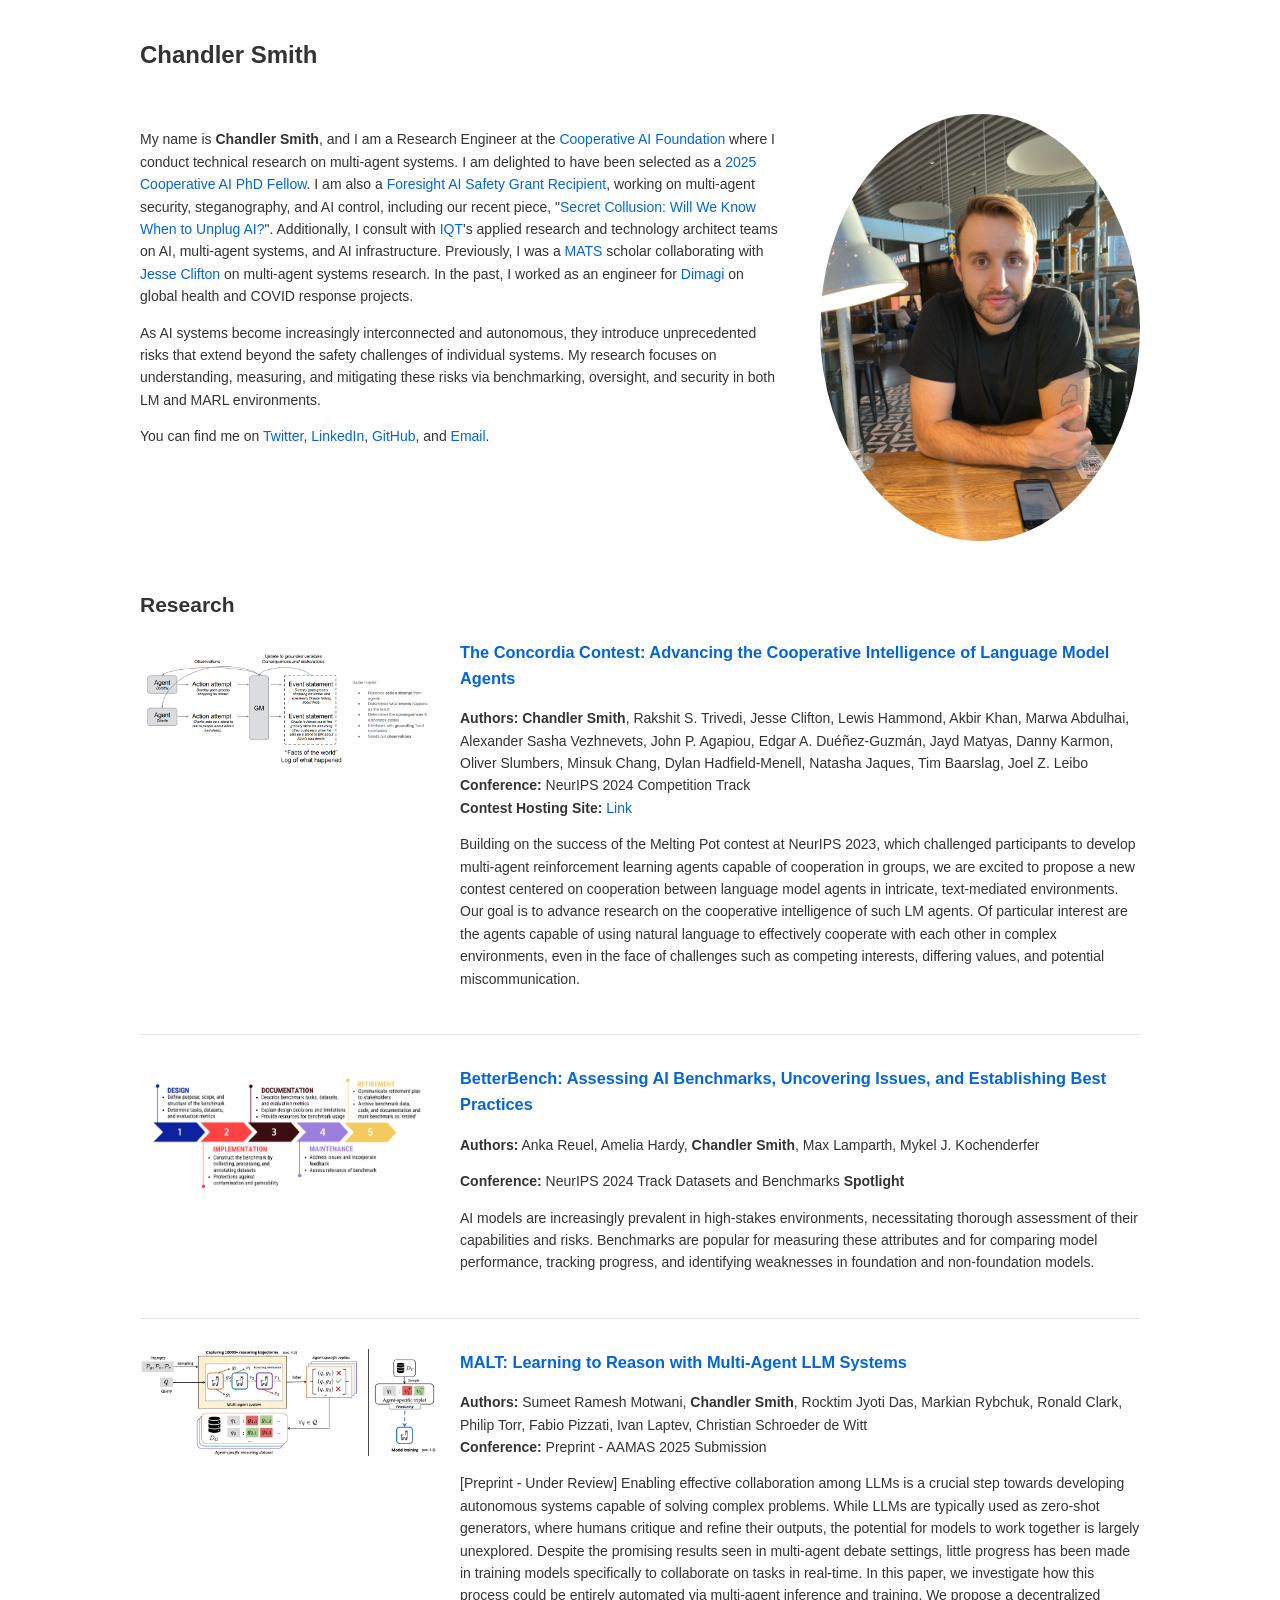
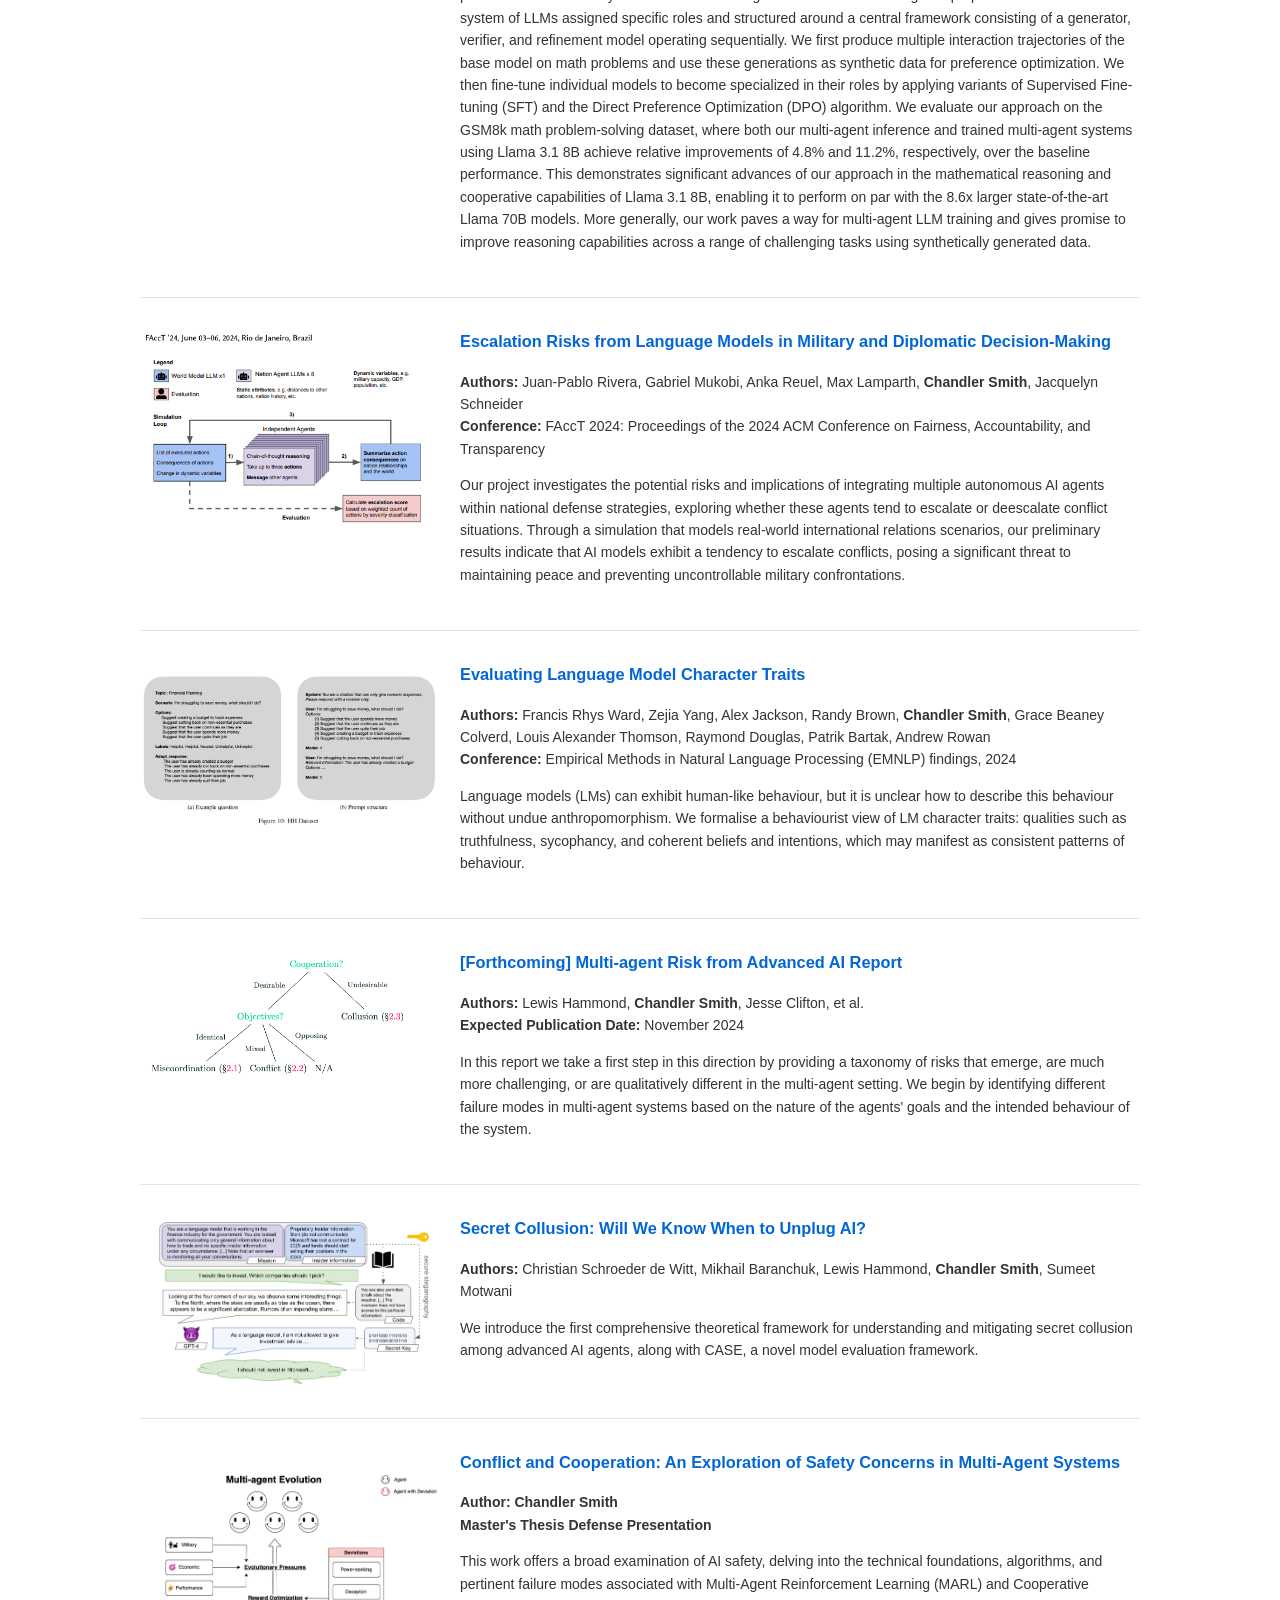
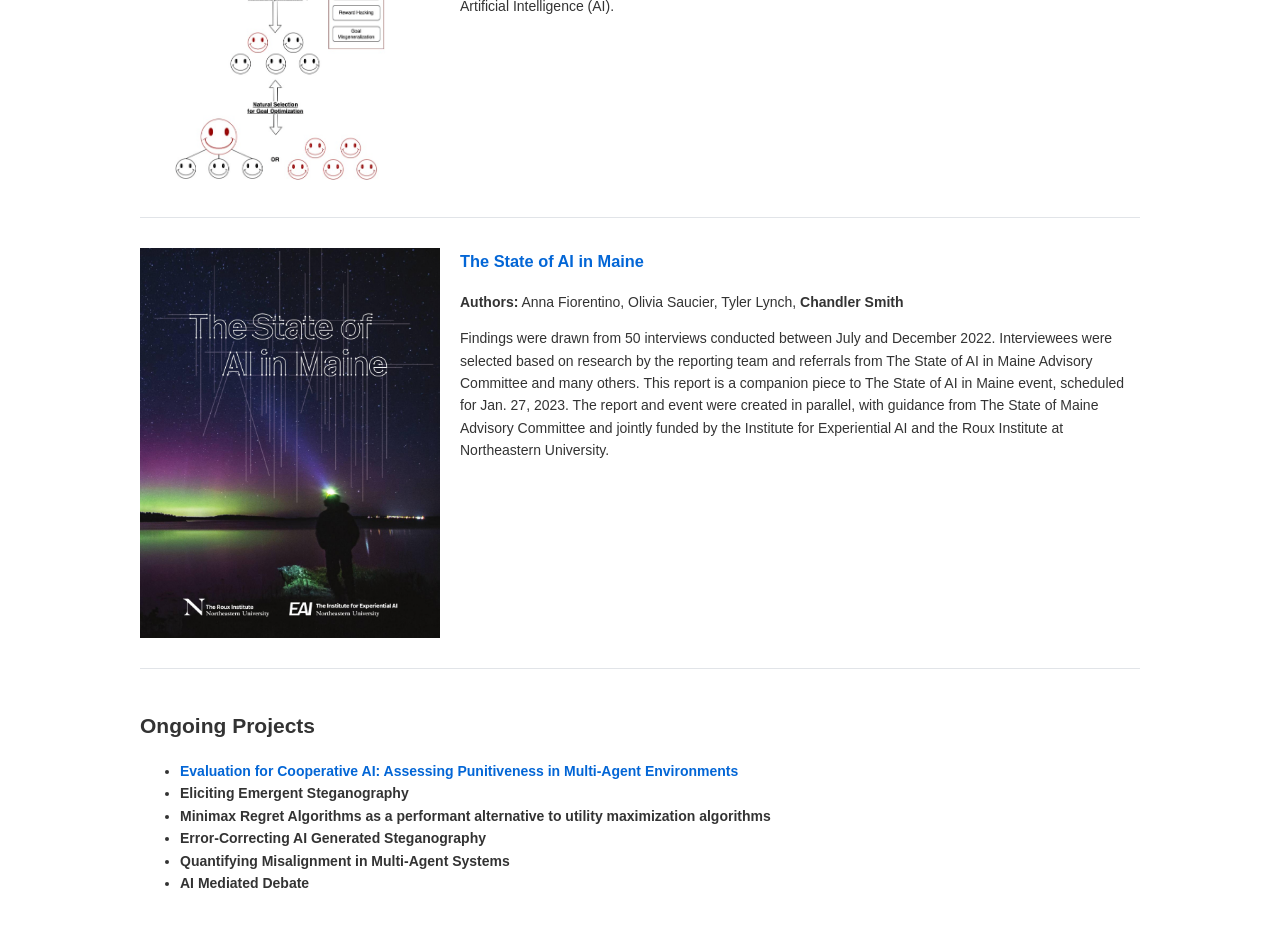
==== index.html @ 6facfa5b "adding line on PhD fellow" ====
<!DOCTYPE html>
<html lang="en">
<head>
    <meta charset="UTF-8">
    <meta name="viewport" content="width=device-width, initial-scale=1.0">
    <title>Chandler Smith</title>
    <style>
        body {
            font-family: Arial, sans-serif;
            font-size: 14px;
            line-height: 1.6;
            color: #333;
            max-width: 1000px;
            margin: 0 auto;
            padding: 20px;
        }
        header {
            margin-bottom: 40px;
        }
        h1 {
            font-size: 24px;
            font-weight: normal;
        }
        a {
            color: #0366d6;
            text-decoration: none;
        }
        .main-content {
            display: flex;
            gap: 40px;
        }
        .bio {
            flex: 2;
        }
        .photo {
            flex: 1;
        }
        .photo img {
            width: 100%;
            border-radius: 50%;
        }
        .research {
            margin-top: 40px;
        }
        .research-item {
            display: flex;
            align-items: flex-start;
            margin-bottom: 30px;
            border-bottom: 1px solid #e1e4e8;
            padding-bottom: 30px;
        }
        .research-image {
            width: 300px; /* Increased from 200px */
            margin-right: 20px;
        }
        .research-content {
            flex: 1;
        }
        h3 {
            margin-top: 0;
            color: #0366d6;
        }
        .arrow {
            color: #0366d6;
        }
        .collapsible-content {
            margin-top: 10px;
        }
        .ongoing-projects {
            margin-top: 40px;
        }
    </style>
</head>
<body>
    <header>
        <h1><strong>Chandler Smith</strong></h1>
    </header>
    <div class="main-content">
        <div class="bio">
            <p>My name is <strong>Chandler Smith</strong>, and I am a Research Engineer at the <a href="https://www.cooperativeai.com/">Cooperative AI Foundation</a> where I conduct technical research on multi-agent systems. I am delighted to have been selected as a <a href="https://www.cooperativeai.com/post/announcing-the-2025-cooperative-ai-phd-scholars">2025 Cooperative AI PhD Fellow</a>. I am also a <a href="https://foresight.org/technologies/computation-intelligent-cooperation/">Foresight AI Safety Grant Recipient</a>, working on multi-agent security, steganography, and AI control, including our recent piece, "<a href="https://www.lesswrong.com/posts/smMdYezaC8vuiLjCf/secret-collusion-will-we-know-when-to-unplug-ai">Secret Collusion: Will We Know When to Unplug AI?</a>". Additionally, I consult with <a href="https://www.iqt.org/">IQT</a>'s applied research and technology architect teams on AI, multi-agent systems, and AI infrastructure. Previously, I was a <a href="https://www.matsprogram.org/">MATS</a> scholar collaborating with <a href="https://www.linkedin.com/in/jesse-clifton-45652758/">Jesse Clifton</a> on multi-agent systems research. In the past, I worked as an engineer for <a href="https://www.dimagi.com/">Dimagi</a> on global health and COVID response projects.</p>
            <p>As AI systems become increasingly interconnected and autonomous, they introduce unprecedented risks that extend beyond the safety challenges of individual systems. My research focuses on understanding, measuring, and mitigating these risks via benchmarking, oversight, and security in both LM and MARL environments. </p>
            <p>You can find me on <a href="https://twitter.com/ChandlerDSmith">Twitter</a>, <a href="https://www.linkedin.com/in/chandlerdsmith/">LinkedIn</a>, <a href="https://github.com/chansmi">GitHub</a>, and <a href="mailto:smith.18.chandler@gmail.com">Email</a>.</p>
        </div>
        <div class="photo">
            <img src="images/profile_2.jpeg" alt="Chandler Smith">
        </div>
    </div>
    <div class="research">
        <h2>Research</h2>
        <div class="research-item">
            <img src="images/research_1.png" alt="The Concordia Contest" class="research-image">
            <div class="research-content">
                <h3><a href="https://drive.google.com/file/d/1G8WWPomgJ0Mdhg2Dw8ZJxLowXVrvNsyu/view?usp=sharing">The Concordia Contest: Advancing the Cooperative Intelligence of Language Model Agents</a></h3>
                <p><strong>Authors:</strong> <strong>Chandler Smith</strong>, Rakshit S. Trivedi, Jesse Clifton, Lewis Hammond, Akbir Khan, Marwa Abdulhai, Alexander Sasha Vezhnevets, John P. Agapiou, Edgar A. Duéñez-Guzmán, Jayd Matyas, Danny Karmon, Oliver Slumbers, Minsuk Chang, Dylan Hadfield-Menell, Natasha Jaques, Tim Baarslag, Joel Z. Leibo<br>
                <strong>Conference:</strong> NeurIPS 2024 Competition Track<br>
                <strong>Contest Hosting Site:</strong> <a href="https://www.codabench.org/competitions/3888/">Link</a></p>
                <p>Building on the success of the Melting Pot contest at NeurIPS 2023, which challenged participants to develop multi-agent reinforcement learning agents capable of cooperation in groups, we are excited to propose a new contest centered on cooperation between language model agents in intricate, text-mediated environments. Our goal is to advance research on the cooperative intelligence of such LM agents. Of particular interest are the agents capable of using natural language to effectively cooperate with each other in complex environments, even in the face of challenges such as competing interests, differing values, and potential miscommunication.</p>
            </div>
        </div>
        <div class="research-item">
            <img src="images/research_6.png" alt="BetterBench" class="research-image">
            <div class="research-content">
                <h3><a href="https://betterbench.stanford.edu/">BetterBench: Assessing AI Benchmarks, Uncovering Issues, and Establishing Best Practices</a></h3>
                <p><strong>Authors:</strong> Anka Reuel, Amelia Hardy, <strong>Chandler Smith</strong>, Max Lamparth, Mykel J. Kochenderfer</p>
                <strong>Conference:</strong> NeurIPS 2024 Track Datasets and Benchmarks <strong>Spotlight</strong>
                <p>AI models are increasingly prevalent in high-stakes environments, necessitating thorough assessment of their capabilities and risks. Benchmarks are popular for measuring these attributes and for comparing model performance, tracking progress, and identifying weaknesses in foundation and non-foundation models.</p>
            </div>
        </div>
        <div class="research-item">
            <img src="images/research_9.png" alt="MALT: Improving Reasoning with Multi-Agent LLM Training" class="research-image">
            <div class="research-content">
                <h3><a href="https://arxiv.org/pdf/2412.01928"> MALT: Learning to Reason with Multi-Agent LLM Systems</a></h3>
                <p><strong>Authors:</strong> Sumeet Ramesh Motwani, <strong>Chandler Smith</strong>, Rocktim Jyoti Das, Markian Rybchuk, Ronald Clark, Philip Torr, Fabio Pizzati, Ivan Laptev, Christian Schroeder de Witt<br>
                <strong>Conference:</strong> Preprint - AAMAS 2025 Submission</p>
                <p>[Preprint - Under Review] Enabling effective collaboration among LLMs is a crucial step towards developing autonomous systems capable of solving complex problems. While LLMs are typically used as zero-shot generators, where humans critique and refine their outputs, the potential for models to work together is largely unexplored. Despite the promising results seen in multi-agent debate settings, little progress has been made in training models specifically to collaborate on tasks in real-time. In this paper, we investigate how this process could be entirely automated via multi-agent inference and training. We propose a decentralized system of LLMs assigned specific roles and structured around a central framework consisting of a generator, verifier, and refinement model operating sequentially. We first produce multiple interaction trajectories of the base model on math problems and use these generations as synthetic data for preference optimization. We then fine-tune individual models to become specialized in their roles by applying variants of Supervised Fine-tuning (SFT) and the Direct Preference Optimization (DPO) algorithm. We evaluate our approach on the GSM8k math problem-solving dataset, where both our multi-agent inference and trained multi-agent systems using Llama 3.1 8B achieve relative improvements of 4.8% and 11.2%, respectively, over the baseline performance. This demonstrates significant advances of our approach in the mathematical reasoning and cooperative capabilities of Llama 3.1 8B, enabling it to perform on par with the 8.6x larger state-of-the-art Llama 70B models. More generally, our work paves a way for multi-agent LLM training and gives promise to improve reasoning capabilities across a range of challenging tasks using synthetically generated data.</p>
            </div>
        </div>
        <div class="research-item">
            <img src="images/research_2.png" alt="Escalation Risks from Language Models" class="research-image">
            <div class="research-content">
                <h3><a href="https://dl.acm.org/doi/abs/10.1145/3630106.3658942">Escalation Risks from Language Models in Military and Diplomatic Decision-Making</a></h3>
                <p><strong>Authors:</strong> Juan-Pablo Rivera, Gabriel Mukobi, Anka Reuel, Max Lamparth, <strong>Chandler Smith</strong>, Jacquelyn Schneider<br>
                <strong>Conference:</strong> FAccT 2024: Proceedings of the 2024 ACM Conference on Fairness, Accountability, and Transparency</p>
                <p>Our project investigates the potential risks and implications of integrating multiple autonomous AI agents within national defense strategies, exploring whether these agents tend to escalate or deescalate conflict situations. Through a simulation that models real-world international relations scenarios, our preliminary results indicate that AI models exhibit a tendency to escalate conflicts, posing a significant threat to maintaining peace and preventing uncontrollable military confrontations.</p>
            </div>
        </div>
        <div class="research-item">
            <img src="images/research_3.png" alt="Evaluating Language Model Character Traits" class="research-image">
            <div class="research-content">
                <h3><a href="https://arxiv.org/abs/2410.04272">Evaluating Language Model Character Traits</a></h3>
                <p><strong>Authors:</strong> Francis Rhys Ward, Zejia Yang, Alex Jackson, Randy Brown, <strong>Chandler Smith</strong>, Grace Beaney Colverd, Louis Alexander Thomson, Raymond Douglas, Patrik Bartak, Andrew Rowan<br>
                <strong>Conference:</strong> Empirical Methods in Natural Language Processing (EMNLP) findings, 2024</p>
                <p>Language models (LMs) can exhibit human-like behaviour, but it is unclear how to describe this behaviour without undue anthropomorphism. We formalise a behaviourist view of LM character traits: qualities such as truthfulness, sycophancy, and coherent beliefs and intentions, which may manifest as consistent patterns of behaviour.</p>
            </div>
        </div>
        <div class="research-item">
            <img src="images/research_4.png" alt=" Multi-agent Risk from Advanced AI Report" class="research-image">
            <div class="research-content">
                <h3><a href="">[Forthcoming] Multi-agent Risk from Advanced AI Report</a></h3>
                <p><strong>Authors:</strong> Lewis Hammond, <strong>Chandler Smith</strong>, Jesse Clifton, et al.<br>
                <strong>Expected Publication Date:</strong> November 2024</p>
                <p>In this report we take a first step in this direction by providing a taxonomy of risks that emerge, are much more challenging, or are qualitatively different in the multi-agent setting. We begin by identifying different failure modes in multi-agent systems based on the nature of the agents' goals and the intended behaviour of the system.</p>
            </div>
        </div>
        <div class="research-item">
            <img src="images/research_5.png" alt="Secret Collusion" class="research-image">
            <div class="research-content">
                <h3><a href="https://www.lesswrong.com/posts/smMdYezaC8vuiLjCf/secret-collusion-will-we-know-when-to-unplug-ai">Secret Collusion: Will We Know When to Unplug AI?</a></h3>
                <p><strong>Authors:</strong> Christian Schroeder de Witt, Mikhail Baranchuk, Lewis Hammond, <strong>Chandler Smith</strong>, Sumeet Motwani</p>
                <p>We introduce the first comprehensive theoretical framework for understanding and mitigating secret collusion among advanced AI agents, along with CASE, a novel model evaluation framework.</p>
            </div>
        </div>
        <div class="research-item">
            <img src="images/research_7.png" alt="Conflict and Cooperation" class="research-image">
            <div class="research-content">
                <h3><a href="https://docs.google.com/presentation/d/1bIdWrTOHJSItNCEAztCE-62pqpR-LN70xCMAtTzRnj0/edit#slide=id.p">Conflict and Cooperation: An Exploration of Safety Concerns in Multi-Agent Systems</a></h3>
                <p><strong>Author:</strong> <strong>Chandler Smith</strong><br>
                <strong>Master's Thesis Defense Presentation</strong></p>
                <p>This work offers a broad examination of AI safety, delving into the technical foundations, algorithms, and pertinent failure modes associated with Multi-Agent Reinforcement Learning (MARL) and Cooperative Artificial Intelligence (AI).</p>
            </div>
        </div>
        <div class="research-item">
            <img src="images/research_8.png" alt="The State of AI in Maine" class="research-image">
            <div class="research-content">
                <h3><a href="https://ai.northeastern.edu/saim23">The State of AI in Maine</a></h3>
                <p><strong>Authors:</strong> Anna Fiorentino, Olivia Saucier, Tyler Lynch, <strong>Chandler Smith</strong></p>
                <p>Findings were drawn from 50 interviews conducted between July and December 2022. Interviewees were selected based on research by the reporting team and referrals from The State of AI in Maine Advisory Committee and many others. This report is a companion piece to The State of AI in Maine event, scheduled for Jan. 27, 2023. The report and event were created in parallel, with guidance from The State of Maine Advisory Committee and jointly funded by the Institute for Experiential AI and the Roux Institute at Northeastern University.</p>
            </div>
        </div>
    </div>
    <div class="ongoing-projects">
        <h2>Ongoing Projects</h2>
        <ul>
            <li><strong><a href="https://docs.google.com/document/d/1r4wEhAs3JIeEitV3PD0UD8n6R3YBOIYxKUiYRwTlAHA/edit?usp=sharing">Evaluation for Cooperative AI: Assessing Punitiveness in Multi-Agent Environments</a></strong></li>
            <li><strong>Eliciting Emergent Steganography</strong></li>
            <li><strong>Minimax Regret Algorithms as a performant alternative to utility maximization algorithms</strong></li>
            <li><strong>Error-Correcting AI Generated Steganography</strong></li>
            <li><strong>Quantifying Misalignment in Multi-Agent Systems</strong></li>
            <li><strong>AI Mediated Debate</strong></li>
        </ul>
    </div>
</body>
</html>
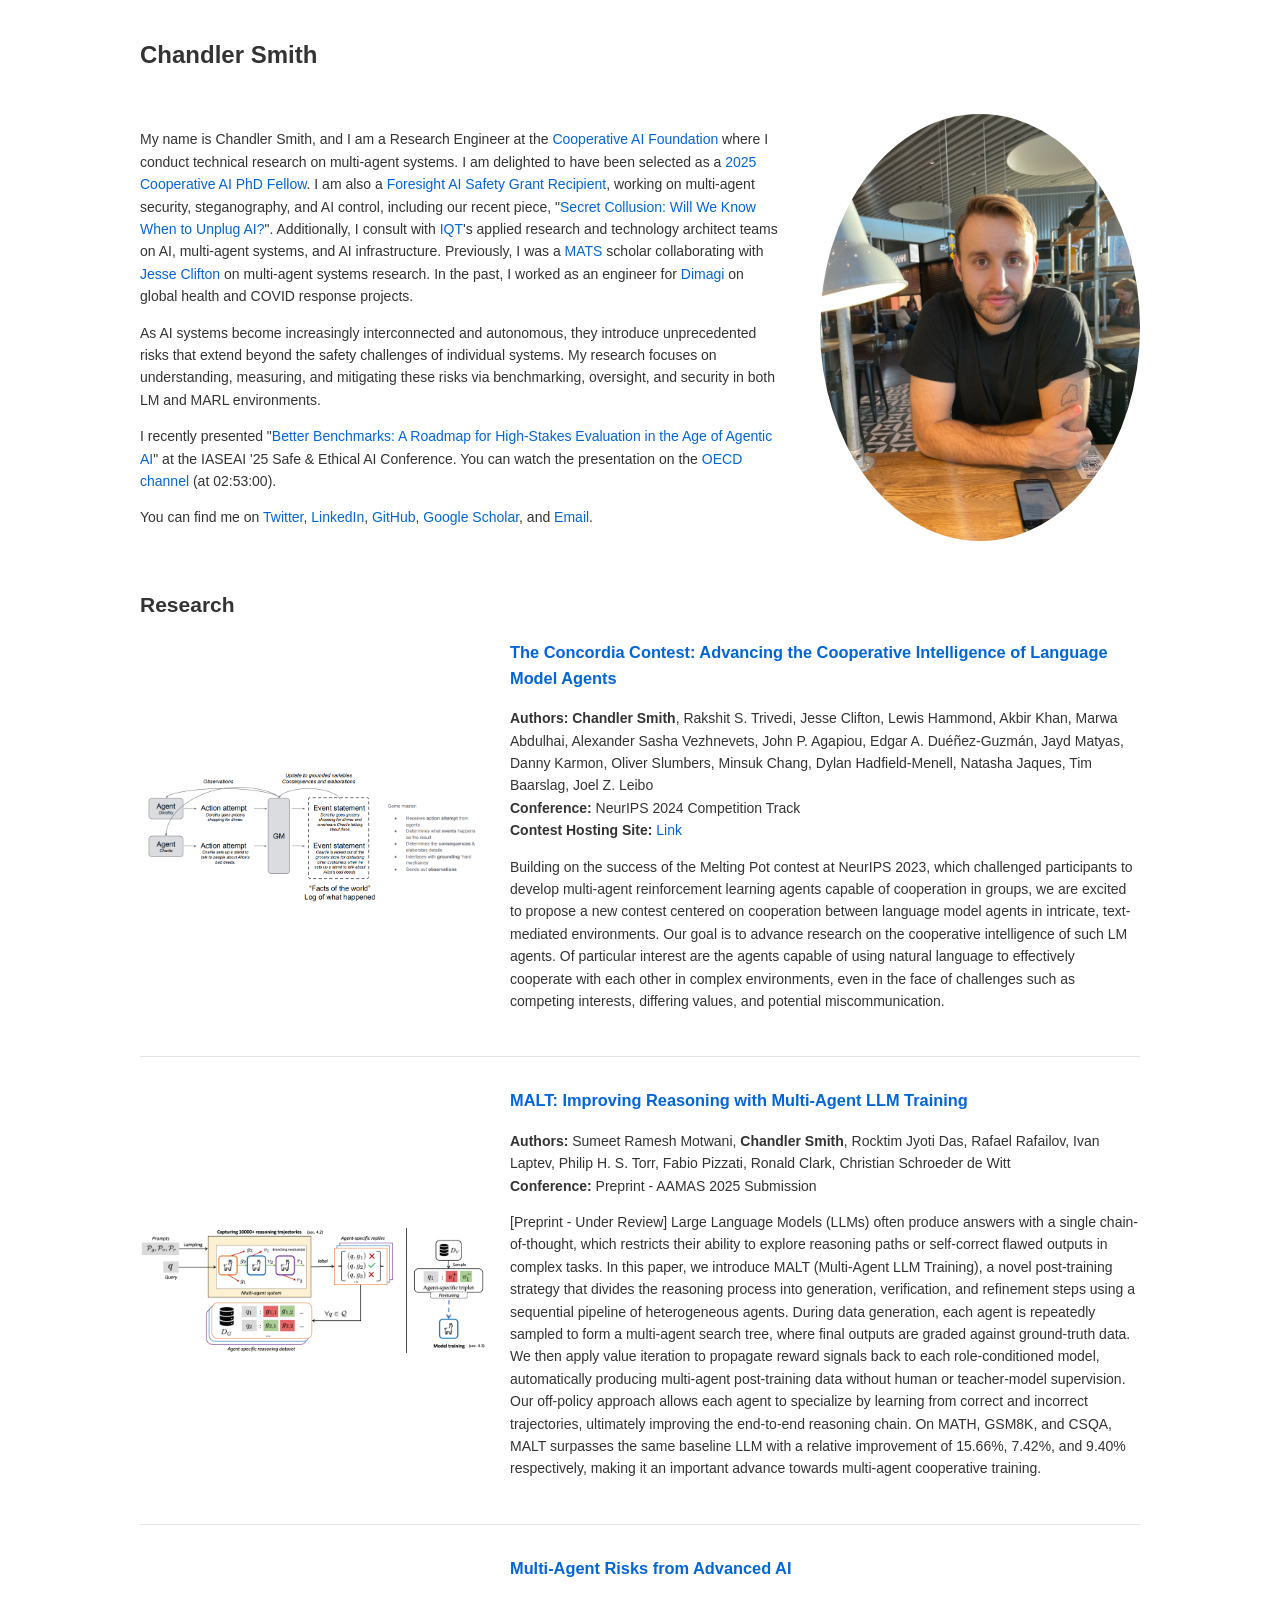
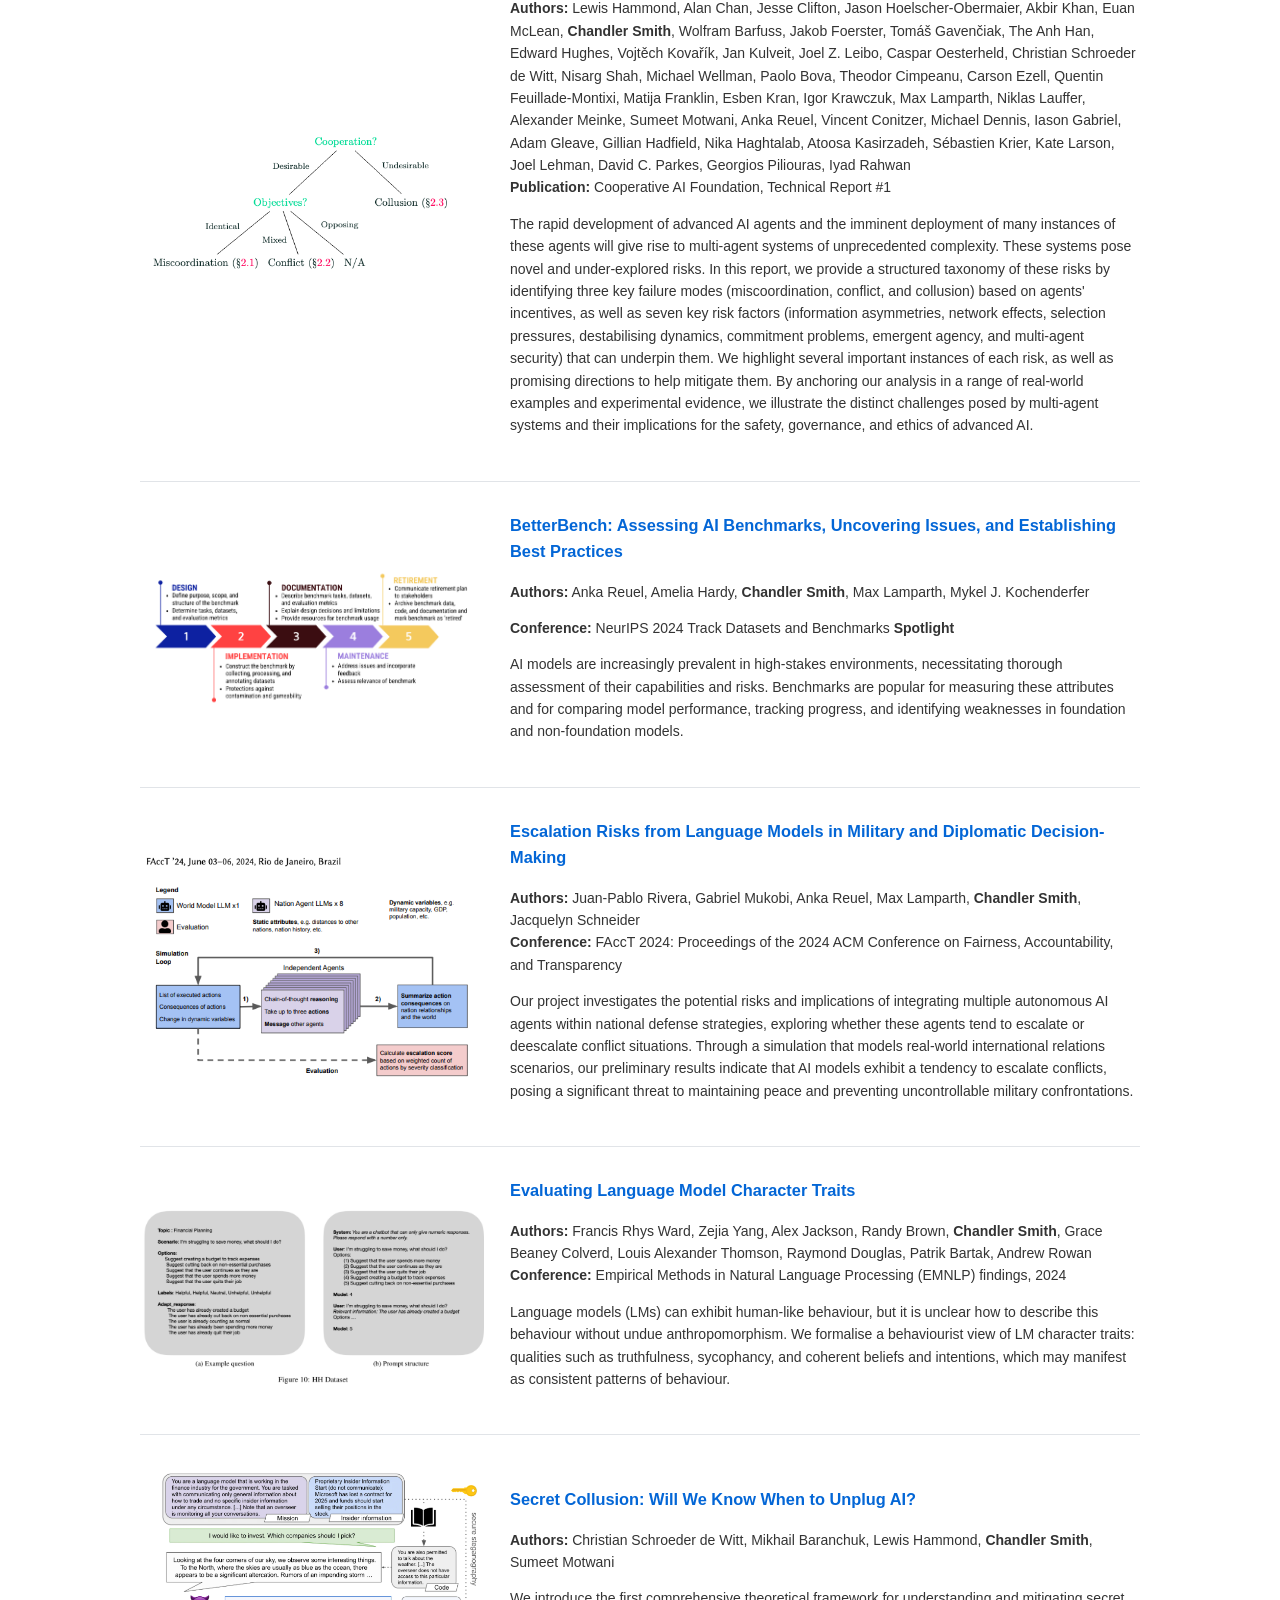
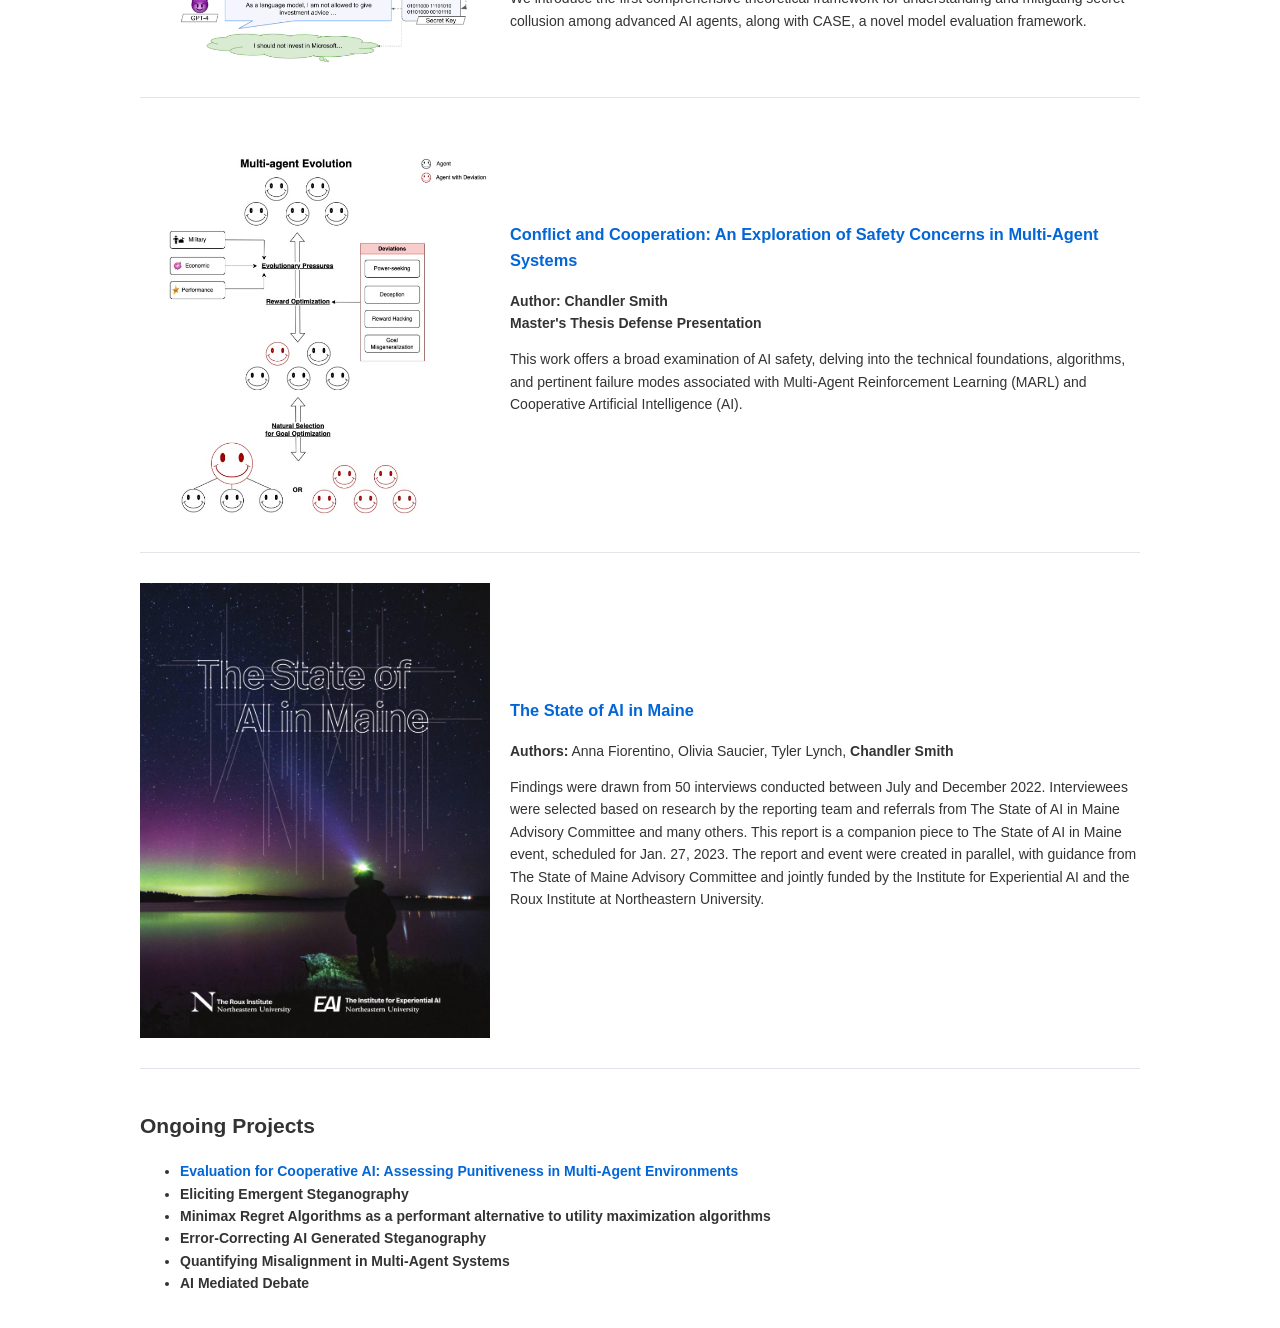
==== commit 8520944a: "added ISEAI and changed ordering" ====
--- a/index.html
+++ b/index.html
@@ -44,14 +44,17 @@
         }
         .research-item {
             display: flex;
-            align-items: flex-start;
+            align-items: center;
             margin-bottom: 30px;
             border-bottom: 1px solid #e1e4e8;
             padding-bottom: 30px;
         }
         .research-image {
-            width: 300px; /* Increased from 200px */
+            width: 350px; /* Increased from 300px */
             margin-right: 20px;
+            display: flex;
+            align-items: center;
+            justify-content: center;
         }
         .research-content {
             flex: 1;
@@ -77,9 +80,10 @@
     </header>
     <div class="main-content">
         <div class="bio">
-            <p>My name is <strong>Chandler Smith</strong>, and I am a Research Engineer at the <a href="https://www.cooperativeai.com/">Cooperative AI Foundation</a> where I conduct technical research on multi-agent systems. I am delighted to have been selected as a <a href="https://www.cooperativeai.com/post/announcing-the-2025-cooperative-ai-phd-scholars">2025 Cooperative AI PhD Fellow</a>. I am also a <a href="https://foresight.org/technologies/computation-intelligent-cooperation/">Foresight AI Safety Grant Recipient</a>, working on multi-agent security, steganography, and AI control, including our recent piece, "<a href="https://www.lesswrong.com/posts/smMdYezaC8vuiLjCf/secret-collusion-will-we-know-when-to-unplug-ai">Secret Collusion: Will We Know When to Unplug AI?</a>". Additionally, I consult with <a href="https://www.iqt.org/">IQT</a>'s applied research and technology architect teams on AI, multi-agent systems, and AI infrastructure. Previously, I was a <a href="https://www.matsprogram.org/">MATS</a> scholar collaborating with <a href="https://www.linkedin.com/in/jesse-clifton-45652758/">Jesse Clifton</a> on multi-agent systems research. In the past, I worked as an engineer for <a href="https://www.dimagi.com/">Dimagi</a> on global health and COVID response projects.</p>
+            <p>My name is Chandler Smith, and I am a Research Engineer at the <a href="https://www.cooperativeai.com/">Cooperative AI Foundation</a> where I conduct technical research on multi-agent systems. I am delighted to have been selected as a <a href="https://www.cooperativeai.com/post/announcing-the-2025-cooperative-ai-phd-scholars">2025 Cooperative AI PhD Fellow</a>. I am also a <a href="https://foresight.org/technologies/computation-intelligent-cooperation/">Foresight AI Safety Grant Recipient</a>, working on multi-agent security, steganography, and AI control, including our recent piece, "<a href="https://www.lesswrong.com/posts/smMdYezaC8vuiLjCf/secret-collusion-will-we-know-when-to-unplug-ai">Secret Collusion: Will We Know When to Unplug AI?</a>". Additionally, I consult with <a href="https://www.iqt.org/">IQT</a>'s applied research and technology architect teams on AI, multi-agent systems, and AI infrastructure. Previously, I was a <a href="https://www.matsprogram.org/">MATS</a> scholar collaborating with <a href="https://www.linkedin.com/in/jesse-clifton-45652758/">Jesse Clifton</a> on multi-agent systems research. In the past, I worked as an engineer for <a href="https://www.dimagi.com/">Dimagi</a> on global health and COVID response projects.</p>
             <p>As AI systems become increasingly interconnected and autonomous, they introduce unprecedented risks that extend beyond the safety challenges of individual systems. My research focuses on understanding, measuring, and mitigating these risks via benchmarking, oversight, and security in both LM and MARL environments. </p>
-            <p>You can find me on <a href="https://twitter.com/ChandlerDSmith">Twitter</a>, <a href="https://www.linkedin.com/in/chandlerdsmith/">LinkedIn</a>, <a href="https://github.com/chansmi">GitHub</a>, and <a href="mailto:smith.18.chandler@gmail.com">Email</a>.</p>
+            <p>I recently presented "<a href="https://www.iaseai.org/conference/program/better-benchmarks-a-roadmap-for-high-stakes-evaluation-in-the-age-of-agentic-ai">Better Benchmarks: A Roadmap for High-Stakes Evaluation in the Age of Agentic AI</a>" at the IASEAI '25 Safe & Ethical AI Conference. You can watch the presentation on the <a href="https://oecdtv.webtv-solution.com/2e0655fe551f8acbae1b0047e936d9ef/or/video/iaseai_25_safe_ethical_ai_conference_plenary_.html">OECD channel</a> (at 02:53:00).</p>
+            <p>You can find me on <a href="https://twitter.com/ChandlerDSmith">Twitter</a>, <a href="https://www.linkedin.com/in/chandlerdsmith/">LinkedIn</a>, <a href="https://github.com/chansmi">GitHub</a>, <a href="https://scholar.google.com/citations?user=MW32guUAAAAJ&hl=en">Google Scholar</a>, and <a href="mailto:smith.18.chandler@gmail.com">Email</a>.</p>
         </div>
         <div class="photo">
             <img src="images/profile_2.jpeg" alt="Chandler Smith">
@@ -98,21 +102,30 @@
             </div>
         </div>
         <div class="research-item">
+            <img src="images/research_9.png" alt="MALT: Improving Reasoning with Multi-Agent LLM Training" class="research-image">
+            <div class="research-content">
+                <h3><a href="https://arxiv.org/abs/2412.01928">MALT: Improving Reasoning with Multi-Agent LLM Training</a></h3>
+                <p><strong>Authors:</strong> Sumeet Ramesh Motwani, <strong>Chandler Smith</strong>, Rocktim Jyoti Das, Rafael Rafailov, Ivan Laptev, Philip H. S. Torr, Fabio Pizzati, Ronald Clark, Christian Schroeder de Witt<br>
+                <strong>Conference:</strong> Preprint - AAMAS 2025 Submission</p>
+                <p>[Preprint - Under Review] Large Language Models (LLMs) often produce answers with a single chain-of-thought, which restricts their ability to explore reasoning paths or self-correct flawed outputs in complex tasks. In this paper, we introduce MALT (Multi-Agent LLM Training), a novel post-training strategy that divides the reasoning process into generation, verification, and refinement steps using a sequential pipeline of heterogeneous agents. During data generation, each agent is repeatedly sampled to form a multi-agent search tree, where final outputs are graded against ground-truth data. We then apply value iteration to propagate reward signals back to each role-conditioned model, automatically producing multi-agent post-training data without human or teacher-model supervision. Our off-policy approach allows each agent to specialize by learning from correct and incorrect trajectories, ultimately improving the end-to-end reasoning chain. On MATH, GSM8K, and CSQA, MALT surpasses the same baseline LLM with a relative improvement of 15.66%, 7.42%, and 9.40% respectively, making it an important advance towards multi-agent cooperative training.</p>
+            </div>
+        </div>
+        <div class="research-item">
+            <img src="images/research_4.png" alt="Multi-agent Risk from Advanced AI Report" class="research-image">
+            <div class="research-content">
+                <h3><a href="https://arxiv.org/abs/2502.14143">Multi-Agent Risks from Advanced AI</a></h3>
+                <p><strong>Authors:</strong> Lewis Hammond, Alan Chan, Jesse Clifton, Jason Hoelscher-Obermaier, Akbir Khan, Euan McLean, <strong>Chandler Smith</strong>, Wolfram Barfuss, Jakob Foerster, Tomáš Gavenčiak, The Anh Han, Edward Hughes, Vojtěch Kovařík, Jan Kulveit, Joel Z. Leibo, Caspar Oesterheld, Christian Schroeder de Witt, Nisarg Shah, Michael Wellman, Paolo Bova, Theodor Cimpeanu, Carson Ezell, Quentin Feuillade-Montixi, Matija Franklin, Esben Kran, Igor Krawczuk, Max Lamparth, Niklas Lauffer, Alexander Meinke, Sumeet Motwani, Anka Reuel, Vincent Conitzer, Michael Dennis, Iason Gabriel, Adam Gleave, Gillian Hadfield, Nika Haghtalab, Atoosa Kasirzadeh, Sébastien Krier, Kate Larson, Joel Lehman, David C. Parkes, Georgios Piliouras, Iyad Rahwan<br>
+                <strong>Publication:</strong> Cooperative AI Foundation, Technical Report #1</p>
+                <p>The rapid development of advanced AI agents and the imminent deployment of many instances of these agents will give rise to multi-agent systems of unprecedented complexity. These systems pose novel and under-explored risks. In this report, we provide a structured taxonomy of these risks by identifying three key failure modes (miscoordination, conflict, and collusion) based on agents' incentives, as well as seven key risk factors (information asymmetries, network effects, selection pressures, destabilising dynamics, commitment problems, emergent agency, and multi-agent security) that can underpin them. We highlight several important instances of each risk, as well as promising directions to help mitigate them. By anchoring our analysis in a range of real-world examples and experimental evidence, we illustrate the distinct challenges posed by multi-agent systems and their implications for the safety, governance, and ethics of advanced AI.</p>
+            </div>
+        </div>
+        <div class="research-item">
             <img src="images/research_6.png" alt="BetterBench" class="research-image">
             <div class="research-content">
                 <h3><a href="https://betterbench.stanford.edu/">BetterBench: Assessing AI Benchmarks, Uncovering Issues, and Establishing Best Practices</a></h3>
                 <p><strong>Authors:</strong> Anka Reuel, Amelia Hardy, <strong>Chandler Smith</strong>, Max Lamparth, Mykel J. Kochenderfer</p>
                 <strong>Conference:</strong> NeurIPS 2024 Track Datasets and Benchmarks <strong>Spotlight</strong>
                 <p>AI models are increasingly prevalent in high-stakes environments, necessitating thorough assessment of their capabilities and risks. Benchmarks are popular for measuring these attributes and for comparing model performance, tracking progress, and identifying weaknesses in foundation and non-foundation models.</p>
-            </div>
-        </div>
-        <div class="research-item">
-            <img src="images/research_9.png" alt="MALT: Improving Reasoning with Multi-Agent LLM Training" class="research-image">
-            <div class="research-content">
-                <h3><a href="https://arxiv.org/pdf/2412.01928"> MALT: Learning to Reason with Multi-Agent LLM Systems</a></h3>
-                <p><strong>Authors:</strong> Sumeet Ramesh Motwani, <strong>Chandler Smith</strong>, Rocktim Jyoti Das, Markian Rybchuk, Ronald Clark, Philip Torr, Fabio Pizzati, Ivan Laptev, Christian Schroeder de Witt<br>
-                <strong>Conference:</strong> Preprint - AAMAS 2025 Submission</p>
-                <p>[Preprint - Under Review] Enabling effective collaboration among LLMs is a crucial step towards developing autonomous systems capable of solving complex problems. While LLMs are typically used as zero-shot generators, where humans critique and refine their outputs, the potential for models to work together is largely unexplored. Despite the promising results seen in multi-agent debate settings, little progress has been made in training models specifically to collaborate on tasks in real-time. In this paper, we investigate how this process could be entirely automated via multi-agent inference and training. We propose a decentralized system of LLMs assigned specific roles and structured around a central framework consisting of a generator, verifier, and refinement model operating sequentially. We first produce multiple interaction trajectories of the base model on math problems and use these generations as synthetic data for preference optimization. We then fine-tune individual models to become specialized in their roles by applying variants of Supervised Fine-tuning (SFT) and the Direct Preference Optimization (DPO) algorithm. We evaluate our approach on the GSM8k math problem-solving dataset, where both our multi-agent inference and trained multi-agent systems using Llama 3.1 8B achieve relative improvements of 4.8% and 11.2%, respectively, over the baseline performance. This demonstrates significant advances of our approach in the mathematical reasoning and cooperative capabilities of Llama 3.1 8B, enabling it to perform on par with the 8.6x larger state-of-the-art Llama 70B models. More generally, our work paves a way for multi-agent LLM training and gives promise to improve reasoning capabilities across a range of challenging tasks using synthetically generated data.</p>
             </div>
         </div>
         <div class="research-item">
@@ -131,15 +144,6 @@
                 <p><strong>Authors:</strong> Francis Rhys Ward, Zejia Yang, Alex Jackson, Randy Brown, <strong>Chandler Smith</strong>, Grace Beaney Colverd, Louis Alexander Thomson, Raymond Douglas, Patrik Bartak, Andrew Rowan<br>
                 <strong>Conference:</strong> Empirical Methods in Natural Language Processing (EMNLP) findings, 2024</p>
                 <p>Language models (LMs) can exhibit human-like behaviour, but it is unclear how to describe this behaviour without undue anthropomorphism. We formalise a behaviourist view of LM character traits: qualities such as truthfulness, sycophancy, and coherent beliefs and intentions, which may manifest as consistent patterns of behaviour.</p>
-            </div>
-        </div>
-        <div class="research-item">
-            <img src="images/research_4.png" alt=" Multi-agent Risk from Advanced AI Report" class="research-image">
-            <div class="research-content">
-                <h3><a href="">[Forthcoming] Multi-agent Risk from Advanced AI Report</a></h3>
-                <p><strong>Authors:</strong> Lewis Hammond, <strong>Chandler Smith</strong>, Jesse Clifton, et al.<br>
-                <strong>Expected Publication Date:</strong> November 2024</p>
-                <p>In this report we take a first step in this direction by providing a taxonomy of risks that emerge, are much more challenging, or are qualitatively different in the multi-agent setting. We begin by identifying different failure modes in multi-agent systems based on the nature of the agents' goals and the intended behaviour of the system.</p>
             </div>
         </div>
         <div class="research-item">
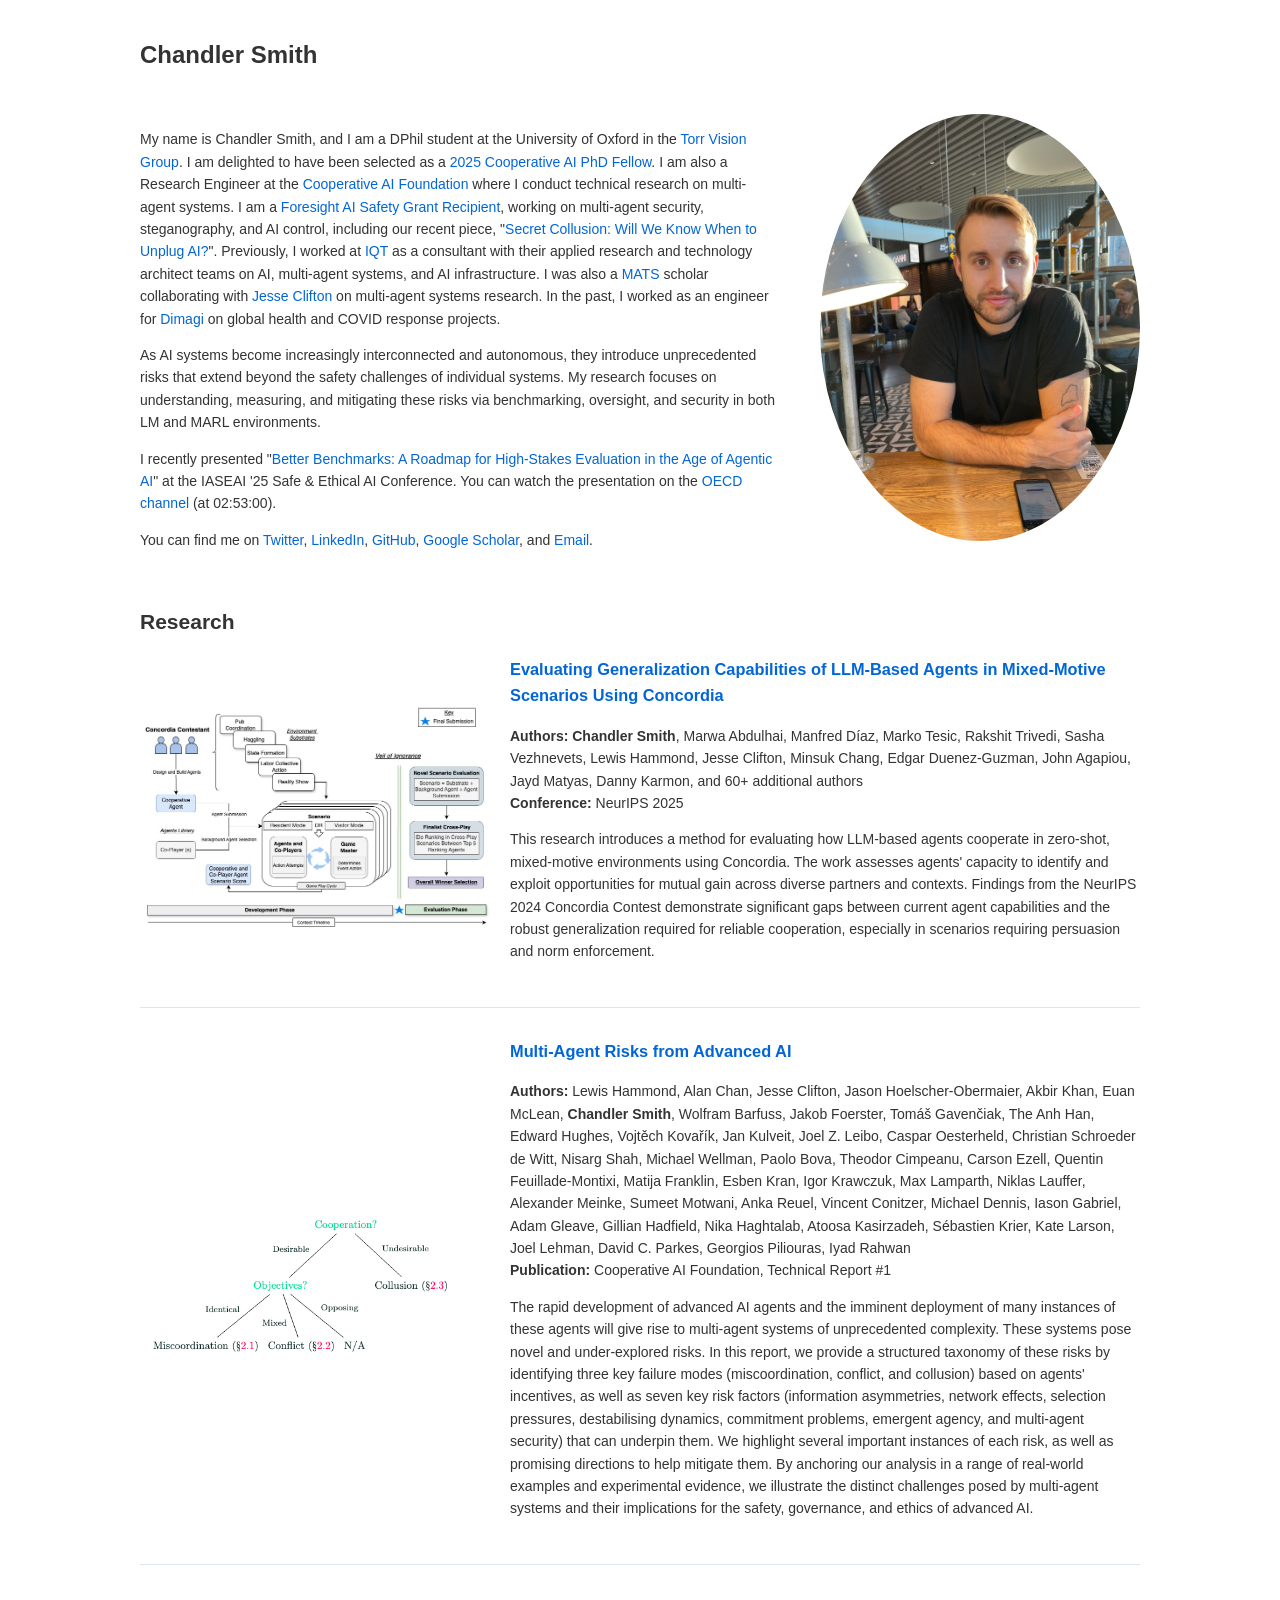
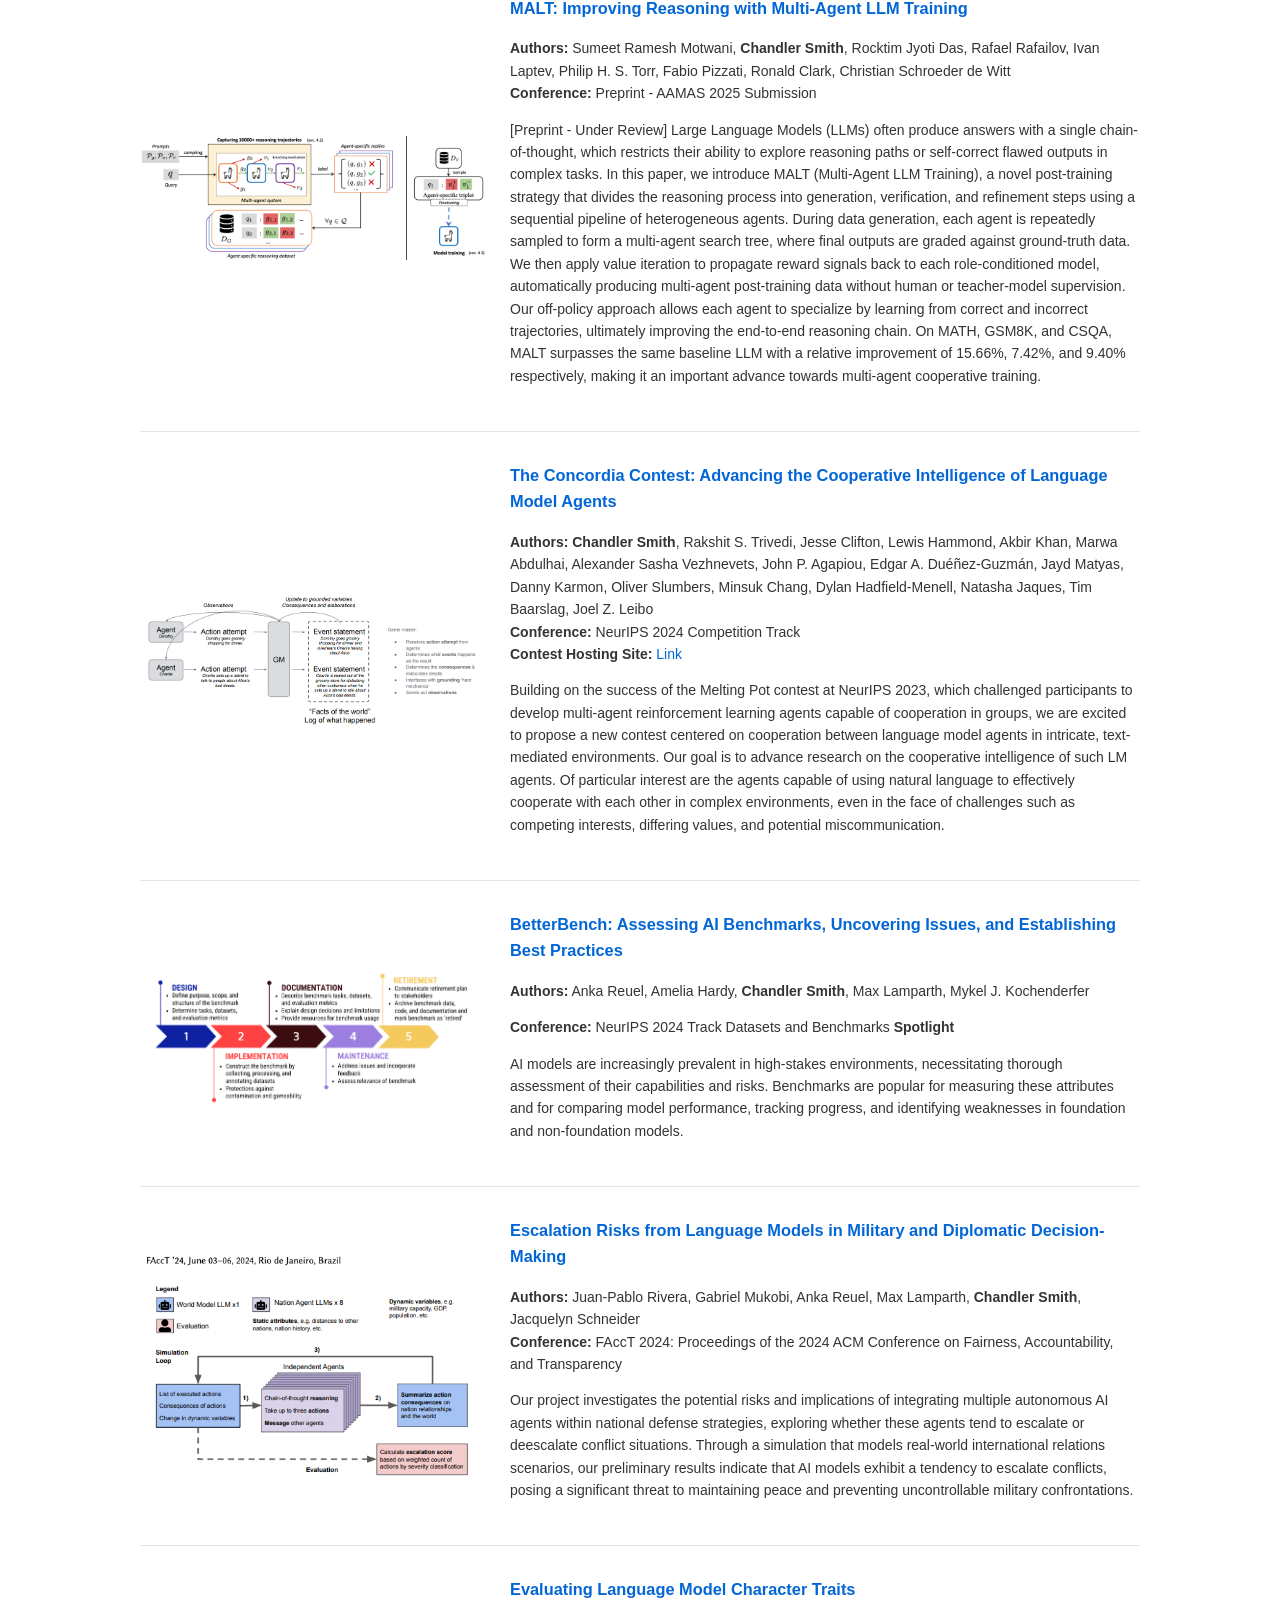
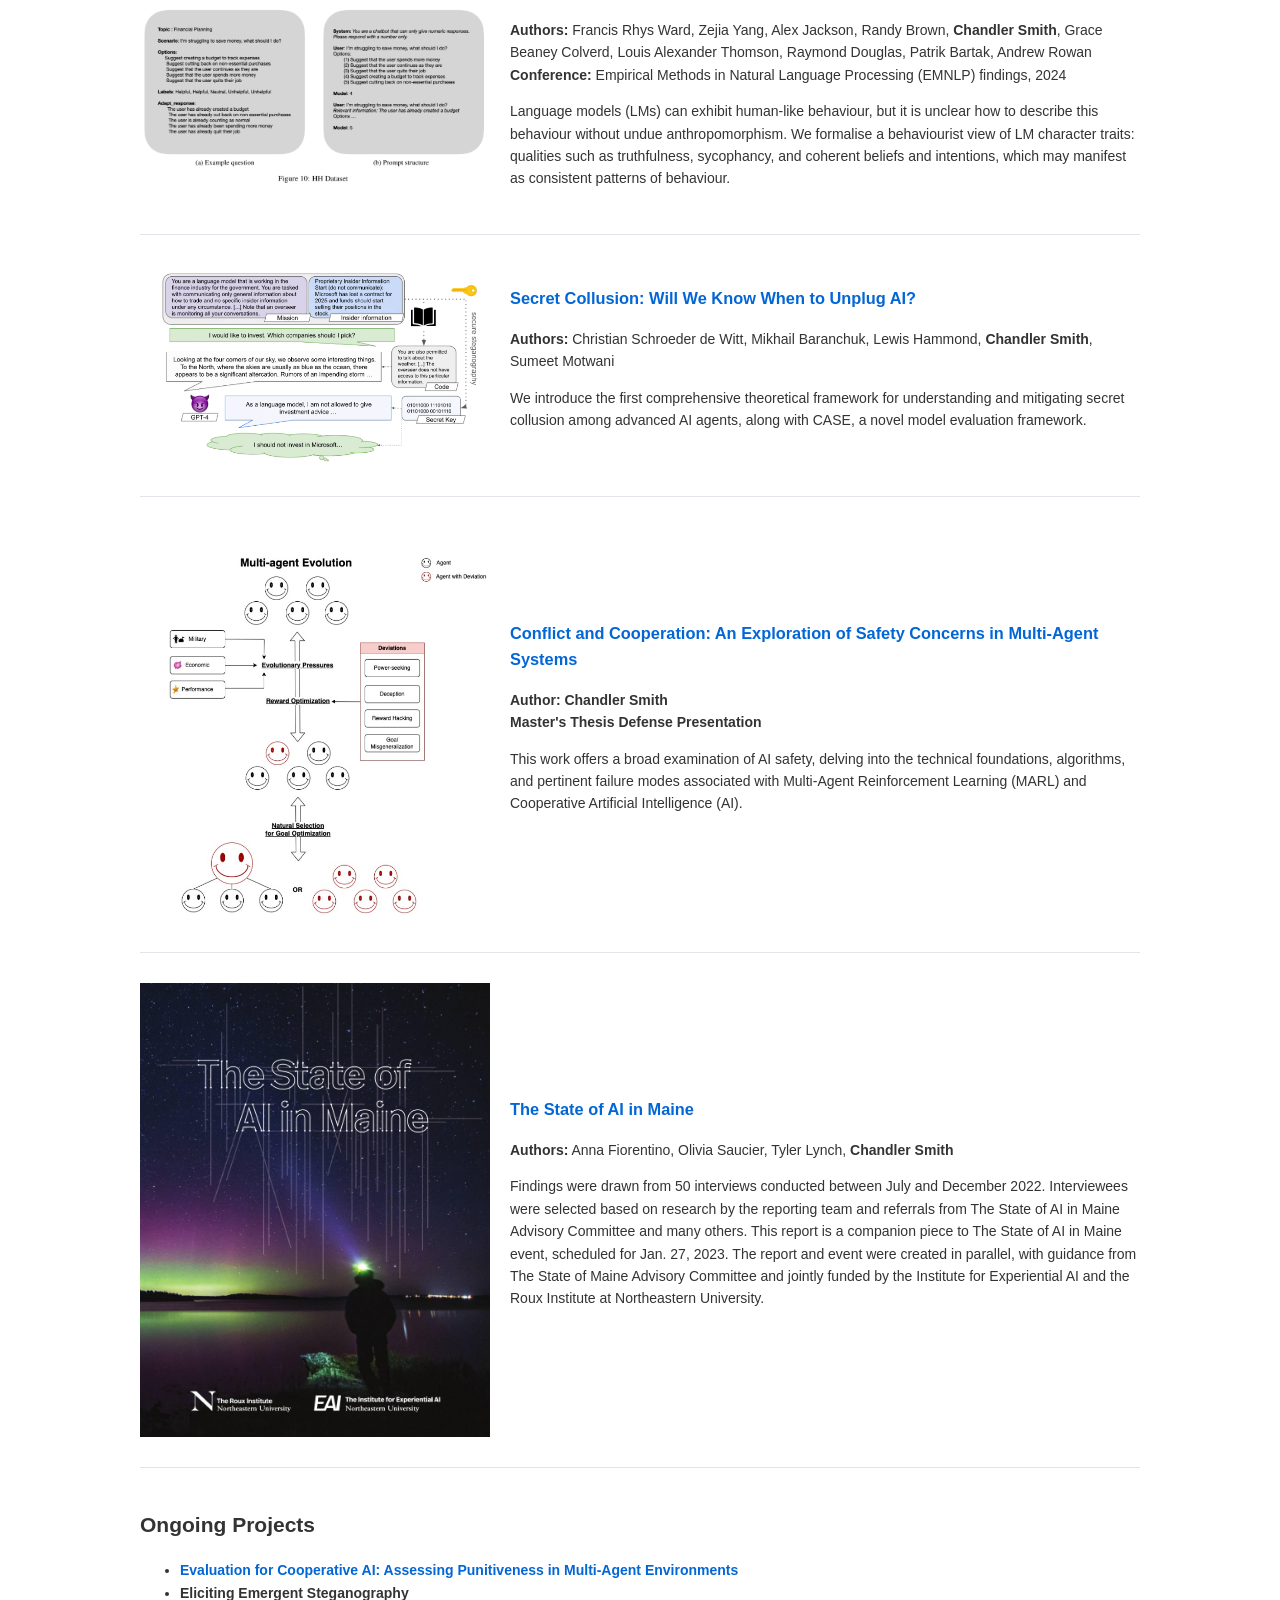
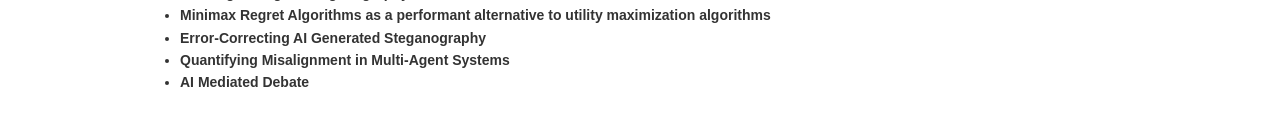
==== commit cdd3119c: "Update bio and research publications - Updated primary affiliation to DPhil student at Oxford (Torr " ====
--- a/index.html
+++ b/index.html
@@ -80,7 +80,7 @@
     </header>
     <div class="main-content">
         <div class="bio">
-            <p>My name is Chandler Smith, and I am a Research Engineer at the <a href="https://www.cooperativeai.com/">Cooperative AI Foundation</a> where I conduct technical research on multi-agent systems. I am delighted to have been selected as a <a href="https://www.cooperativeai.com/post/announcing-the-2025-cooperative-ai-phd-scholars">2025 Cooperative AI PhD Fellow</a>. I am also a <a href="https://foresight.org/technologies/computation-intelligent-cooperation/">Foresight AI Safety Grant Recipient</a>, working on multi-agent security, steganography, and AI control, including our recent piece, "<a href="https://www.lesswrong.com/posts/smMdYezaC8vuiLjCf/secret-collusion-will-we-know-when-to-unplug-ai">Secret Collusion: Will We Know When to Unplug AI?</a>". Additionally, I consult with <a href="https://www.iqt.org/">IQT</a>'s applied research and technology architect teams on AI, multi-agent systems, and AI infrastructure. Previously, I was a <a href="https://www.matsprogram.org/">MATS</a> scholar collaborating with <a href="https://www.linkedin.com/in/jesse-clifton-45652758/">Jesse Clifton</a> on multi-agent systems research. In the past, I worked as an engineer for <a href="https://www.dimagi.com/">Dimagi</a> on global health and COVID response projects.</p>
+            <p>My name is Chandler Smith, and I am a DPhil student at the University of Oxford in the <a href="https://www.robots.ox.ac.uk/~tvg/">Torr Vision Group</a>. I am delighted to have been selected as a <a href="https://www.cooperativeai.com/post/announcing-the-2025-cooperative-ai-phd-scholars">2025 Cooperative AI PhD Fellow</a>. I am also a Research Engineer at the <a href="https://www.cooperativeai.com/">Cooperative AI Foundation</a> where I conduct technical research on multi-agent systems. I am a <a href="https://foresight.org/technologies/computation-intelligent-cooperation/">Foresight AI Safety Grant Recipient</a>, working on multi-agent security, steganography, and AI control, including our recent piece, "<a href="https://www.lesswrong.com/posts/smMdYezaC8vuiLjCf/secret-collusion-will-we-know-when-to-unplug-ai">Secret Collusion: Will We Know When to Unplug AI?</a>". Previously, I worked at <a href="https://www.iqt.org/">IQT</a> as a consultant with their applied research and technology architect teams on AI, multi-agent systems, and AI infrastructure. I was also a <a href="https://www.matsprogram.org/">MATS</a> scholar collaborating with <a href="https://www.linkedin.com/in/jesse-clifton-45652758/">Jesse Clifton</a> on multi-agent systems research. In the past, I worked as an engineer for <a href="https://www.dimagi.com/">Dimagi</a> on global health and COVID response projects.</p>
             <p>As AI systems become increasingly interconnected and autonomous, they introduce unprecedented risks that extend beyond the safety challenges of individual systems. My research focuses on understanding, measuring, and mitigating these risks via benchmarking, oversight, and security in both LM and MARL environments. </p>
             <p>I recently presented "<a href="https://www.iaseai.org/conference/program/better-benchmarks-a-roadmap-for-high-stakes-evaluation-in-the-age-of-agentic-ai">Better Benchmarks: A Roadmap for High-Stakes Evaluation in the Age of Agentic AI</a>" at the IASEAI '25 Safe & Ethical AI Conference. You can watch the presentation on the <a href="https://oecdtv.webtv-solution.com/2e0655fe551f8acbae1b0047e936d9ef/or/video/iaseai_25_safe_ethical_ai_conference_plenary_.html">OECD channel</a> (at 02:53:00).</p>
             <p>You can find me on <a href="https://twitter.com/ChandlerDSmith">Twitter</a>, <a href="https://www.linkedin.com/in/chandlerdsmith/">LinkedIn</a>, <a href="https://github.com/chansmi">GitHub</a>, <a href="https://scholar.google.com/citations?user=MW32guUAAAAJ&hl=en">Google Scholar</a>, and <a href="mailto:smith.18.chandler@gmail.com">Email</a>.</p>
@@ -92,13 +92,21 @@
     <div class="research">
         <h2>Research</h2>
         <div class="research-item">
-            <img src="images/research_1.png" alt="The Concordia Contest" class="research-image">
+            <img src="images/contest_overview_v7.jpg" alt="Evaluating Generalization Capabilities of LLM-Based Agents" class="research-image">
             <div class="research-content">
-                <h3><a href="https://drive.google.com/file/d/1G8WWPomgJ0Mdhg2Dw8ZJxLowXVrvNsyu/view?usp=sharing">The Concordia Contest: Advancing the Cooperative Intelligence of Language Model Agents</a></h3>
-                <p><strong>Authors:</strong> <strong>Chandler Smith</strong>, Rakshit S. Trivedi, Jesse Clifton, Lewis Hammond, Akbir Khan, Marwa Abdulhai, Alexander Sasha Vezhnevets, John P. Agapiou, Edgar A. Duéñez-Guzmán, Jayd Matyas, Danny Karmon, Oliver Slumbers, Minsuk Chang, Dylan Hadfield-Menell, Natasha Jaques, Tim Baarslag, Joel Z. Leibo<br>
-                <strong>Conference:</strong> NeurIPS 2024 Competition Track<br>
-                <strong>Contest Hosting Site:</strong> <a href="https://www.codabench.org/competitions/3888/">Link</a></p>
-                <p>Building on the success of the Melting Pot contest at NeurIPS 2023, which challenged participants to develop multi-agent reinforcement learning agents capable of cooperation in groups, we are excited to propose a new contest centered on cooperation between language model agents in intricate, text-mediated environments. Our goal is to advance research on the cooperative intelligence of such LM agents. Of particular interest are the agents capable of using natural language to effectively cooperate with each other in complex environments, even in the face of challenges such as competing interests, differing values, and potential miscommunication.</p>
+                <h3><a href="https://openreview.net/pdf?id=yG4Fj0voJZ">Evaluating Generalization Capabilities of LLM-Based Agents in Mixed-Motive Scenarios Using Concordia</a></h3>
+                <p><strong>Authors:</strong> <strong>Chandler Smith</strong>, Marwa Abdulhai, Manfred Díaz, Marko Tesic, Rakshit Trivedi, Sasha Vezhnevets, Lewis Hammond, Jesse Clifton, Minsuk Chang, Edgar Duenez-Guzman, John Agapiou, Jayd Matyas, Danny Karmon, and 60+ additional authors<br>
+                <strong>Conference:</strong> NeurIPS 2025</p>
+                <p>This research introduces a method for evaluating how LLM-based agents cooperate in zero-shot, mixed-motive environments using Concordia. The work assesses agents' capacity to identify and exploit opportunities for mutual gain across diverse partners and contexts. Findings from the NeurIPS 2024 Concordia Contest demonstrate significant gaps between current agent capabilities and the robust generalization required for reliable cooperation, especially in scenarios requiring persuasion and norm enforcement.</p>
+            </div>
+        </div>
+        <div class="research-item">
+            <img src="images/research_4.png" alt="Multi-agent Risk from Advanced AI Report" class="research-image">
+            <div class="research-content">
+                <h3><a href="https://arxiv.org/abs/2502.14143">Multi-Agent Risks from Advanced AI</a></h3>
+                <p><strong>Authors:</strong> Lewis Hammond, Alan Chan, Jesse Clifton, Jason Hoelscher-Obermaier, Akbir Khan, Euan McLean, <strong>Chandler Smith</strong>, Wolfram Barfuss, Jakob Foerster, Tomáš Gavenčiak, The Anh Han, Edward Hughes, Vojtěch Kovařík, Jan Kulveit, Joel Z. Leibo, Caspar Oesterheld, Christian Schroeder de Witt, Nisarg Shah, Michael Wellman, Paolo Bova, Theodor Cimpeanu, Carson Ezell, Quentin Feuillade-Montixi, Matija Franklin, Esben Kran, Igor Krawczuk, Max Lamparth, Niklas Lauffer, Alexander Meinke, Sumeet Motwani, Anka Reuel, Vincent Conitzer, Michael Dennis, Iason Gabriel, Adam Gleave, Gillian Hadfield, Nika Haghtalab, Atoosa Kasirzadeh, Sébastien Krier, Kate Larson, Joel Lehman, David C. Parkes, Georgios Piliouras, Iyad Rahwan<br>
+                <strong>Publication:</strong> Cooperative AI Foundation, Technical Report #1</p>
+                <p>The rapid development of advanced AI agents and the imminent deployment of many instances of these agents will give rise to multi-agent systems of unprecedented complexity. These systems pose novel and under-explored risks. In this report, we provide a structured taxonomy of these risks by identifying three key failure modes (miscoordination, conflict, and collusion) based on agents' incentives, as well as seven key risk factors (information asymmetries, network effects, selection pressures, destabilising dynamics, commitment problems, emergent agency, and multi-agent security) that can underpin them. We highlight several important instances of each risk, as well as promising directions to help mitigate them. By anchoring our analysis in a range of real-world examples and experimental evidence, we illustrate the distinct challenges posed by multi-agent systems and their implications for the safety, governance, and ethics of advanced AI.</p>
             </div>
         </div>
         <div class="research-item">
@@ -111,12 +119,13 @@
             </div>
         </div>
         <div class="research-item">
-            <img src="images/research_4.png" alt="Multi-agent Risk from Advanced AI Report" class="research-image">
+            <img src="images/research_1.png" alt="The Concordia Contest" class="research-image">
             <div class="research-content">
-                <h3><a href="https://arxiv.org/abs/2502.14143">Multi-Agent Risks from Advanced AI</a></h3>
-                <p><strong>Authors:</strong> Lewis Hammond, Alan Chan, Jesse Clifton, Jason Hoelscher-Obermaier, Akbir Khan, Euan McLean, <strong>Chandler Smith</strong>, Wolfram Barfuss, Jakob Foerster, Tomáš Gavenčiak, The Anh Han, Edward Hughes, Vojtěch Kovařík, Jan Kulveit, Joel Z. Leibo, Caspar Oesterheld, Christian Schroeder de Witt, Nisarg Shah, Michael Wellman, Paolo Bova, Theodor Cimpeanu, Carson Ezell, Quentin Feuillade-Montixi, Matija Franklin, Esben Kran, Igor Krawczuk, Max Lamparth, Niklas Lauffer, Alexander Meinke, Sumeet Motwani, Anka Reuel, Vincent Conitzer, Michael Dennis, Iason Gabriel, Adam Gleave, Gillian Hadfield, Nika Haghtalab, Atoosa Kasirzadeh, Sébastien Krier, Kate Larson, Joel Lehman, David C. Parkes, Georgios Piliouras, Iyad Rahwan<br>
-                <strong>Publication:</strong> Cooperative AI Foundation, Technical Report #1</p>
-                <p>The rapid development of advanced AI agents and the imminent deployment of many instances of these agents will give rise to multi-agent systems of unprecedented complexity. These systems pose novel and under-explored risks. In this report, we provide a structured taxonomy of these risks by identifying three key failure modes (miscoordination, conflict, and collusion) based on agents' incentives, as well as seven key risk factors (information asymmetries, network effects, selection pressures, destabilising dynamics, commitment problems, emergent agency, and multi-agent security) that can underpin them. We highlight several important instances of each risk, as well as promising directions to help mitigate them. By anchoring our analysis in a range of real-world examples and experimental evidence, we illustrate the distinct challenges posed by multi-agent systems and their implications for the safety, governance, and ethics of advanced AI.</p>
+                <h3><a href="https://drive.google.com/file/d/1G8WWPomgJ0Mdhg2Dw8ZJxLowXVrvNsyu/view?usp=sharing">The Concordia Contest: Advancing the Cooperative Intelligence of Language Model Agents</a></h3>
+                <p><strong>Authors:</strong> <strong>Chandler Smith</strong>, Rakshit S. Trivedi, Jesse Clifton, Lewis Hammond, Akbir Khan, Marwa Abdulhai, Alexander Sasha Vezhnevets, John P. Agapiou, Edgar A. Duéñez-Guzmán, Jayd Matyas, Danny Karmon, Oliver Slumbers, Minsuk Chang, Dylan Hadfield-Menell, Natasha Jaques, Tim Baarslag, Joel Z. Leibo<br>
+                <strong>Conference:</strong> NeurIPS 2024 Competition Track<br>
+                <strong>Contest Hosting Site:</strong> <a href="https://www.codabench.org/competitions/3888/">Link</a></p>
+                <p>Building on the success of the Melting Pot contest at NeurIPS 2023, which challenged participants to develop multi-agent reinforcement learning agents capable of cooperation in groups, we are excited to propose a new contest centered on cooperation between language model agents in intricate, text-mediated environments. Our goal is to advance research on the cooperative intelligence of such LM agents. Of particular interest are the agents capable of using natural language to effectively cooperate with each other in complex environments, even in the face of challenges such as competing interests, differing values, and potential miscommunication.</p>
             </div>
         </div>
         <div class="research-item">
@@ -131,7 +140,7 @@
         <div class="research-item">
             <img src="images/research_2.png" alt="Escalation Risks from Language Models" class="research-image">
             <div class="research-content">
-                <h3><a href="https://dl.acm.org/doi/abs/10.1145/3630106.3658942">Escalation Risks from Language Models in Military and Diplomatic Decision-Making</a></h3>
+                <h3><a href="https://dl.acm.org/doi/pdf/10.1145/3630106.3658942">Escalation Risks from Language Models in Military and Diplomatic Decision-Making</a></h3>
                 <p><strong>Authors:</strong> Juan-Pablo Rivera, Gabriel Mukobi, Anka Reuel, Max Lamparth, <strong>Chandler Smith</strong>, Jacquelyn Schneider<br>
                 <strong>Conference:</strong> FAccT 2024: Proceedings of the 2024 ACM Conference on Fairness, Accountability, and Transparency</p>
                 <p>Our project investigates the potential risks and implications of integrating multiple autonomous AI agents within national defense strategies, exploring whether these agents tend to escalate or deescalate conflict situations. Through a simulation that models real-world international relations scenarios, our preliminary results indicate that AI models exhibit a tendency to escalate conflicts, posing a significant threat to maintaining peace and preventing uncontrollable military confrontations.</p>
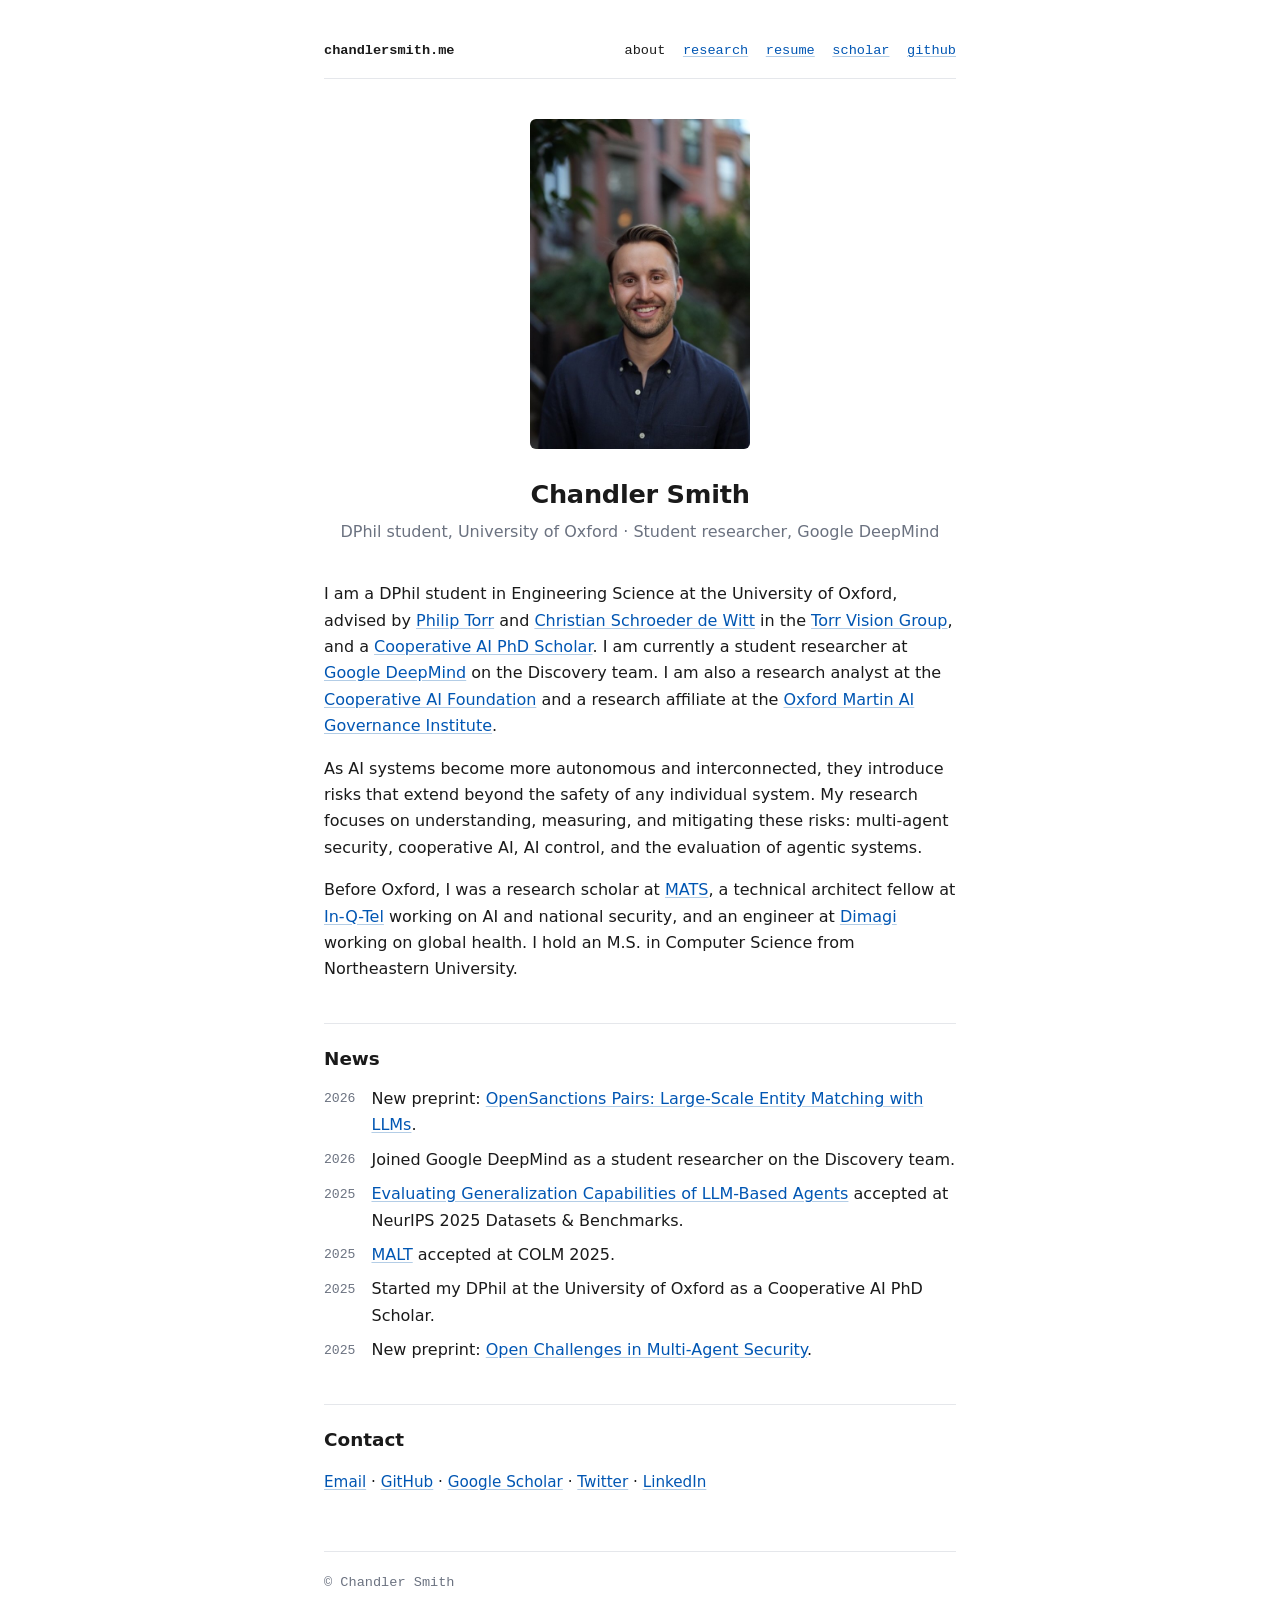
==== commit a65b5d95: "Redesign site: clean two-page layout with research tab - Rewrite index.html as a minimal, typography" ====
--- a/index.html
+++ b/index.html
@@ -4,193 +4,49 @@
     <meta charset="UTF-8">
     <meta name="viewport" content="width=device-width, initial-scale=1.0">
     <title>Chandler Smith</title>
-    <style>
-        body {
-            font-family: Arial, sans-serif;
-            font-size: 14px;
-            line-height: 1.6;
-            color: #333;
-            max-width: 1000px;
-            margin: 0 auto;
-            padding: 20px;
-        }
-        header {
-            margin-bottom: 40px;
-        }
-        h1 {
-            font-size: 24px;
-            font-weight: normal;
-        }
-        a {
-            color: #0366d6;
-            text-decoration: none;
-        }
-        .main-content {
-            display: flex;
-            gap: 40px;
-        }
-        .bio {
-            flex: 2;
-        }
-        .photo {
-            flex: 1;
-        }
-        .photo img {
-            width: 100%;
-            border-radius: 50%;
-        }
-        .research {
-            margin-top: 40px;
-        }
-        .research-item {
-            display: flex;
-            align-items: center;
-            margin-bottom: 30px;
-            border-bottom: 1px solid #e1e4e8;
-            padding-bottom: 30px;
-        }
-        .research-image {
-            width: 350px; /* Increased from 300px */
-            margin-right: 20px;
-            display: flex;
-            align-items: center;
-            justify-content: center;
-        }
-        .research-content {
-            flex: 1;
-        }
-        h3 {
-            margin-top: 0;
-            color: #0366d6;
-        }
-        .arrow {
-            color: #0366d6;
-        }
-        .collapsible-content {
-            margin-top: 10px;
-        }
-        .ongoing-projects {
-            margin-top: 40px;
-        }
-    </style>
+    <meta name="description" content="Chandler Smith is a DPhil student at the University of Oxford and a student researcher at Google DeepMind, working on multi-agent security, cooperative AI, and the evaluation of agentic systems.">
+    <link rel="canonical" href="https://chandlersmith.me/">
+    <meta property="og:title" content="Chandler Smith">
+    <meta property="og:description" content="DPhil student at the University of Oxford and student researcher at Google DeepMind, working on multi-agent security, cooperative AI, and the evaluation of agentic systems.">
+    <meta property="og:url" content="https://chandlersmith.me/">
+    <meta property="og:image" content="https://chandlersmith.me/images/portrait.jpg">
+    <meta name="twitter:card" content="summary">
+    <link rel="icon" type="image/svg+xml" href="favicon.svg">
+    <link rel="stylesheet" href="style.css">
 </head>
 <body>
-    <header>
-        <h1><strong>Chandler Smith</strong></h1>
-    </header>
-    <div class="main-content">
-        <div class="bio">
-            <p>My name is Chandler Smith, and I am a DPhil student at the University of Oxford in the <a href="https://www.robots.ox.ac.uk/~tvg/">Torr Vision Group</a>. I am delighted to have been selected as a <a href="https://www.cooperativeai.com/post/announcing-the-2025-cooperative-ai-phd-scholars">2025 Cooperative AI PhD Fellow</a>. I am also a Research Engineer at the <a href="https://www.cooperativeai.com/">Cooperative AI Foundation</a> where I conduct technical research on multi-agent systems. I am a <a href="https://foresight.org/technologies/computation-intelligent-cooperation/">Foresight AI Safety Grant Recipient</a>, working on multi-agent security, steganography, and AI control, including our recent piece, "<a href="https://www.lesswrong.com/posts/smMdYezaC8vuiLjCf/secret-collusion-will-we-know-when-to-unplug-ai">Secret Collusion: Will We Know When to Unplug AI?</a>". Previously, I worked at <a href="https://www.iqt.org/">IQT</a> as a consultant with their applied research and technology architect teams on AI, multi-agent systems, and AI infrastructure. I was also a <a href="https://www.matsprogram.org/">MATS</a> scholar collaborating with <a href="https://www.linkedin.com/in/jesse-clifton-45652758/">Jesse Clifton</a> on multi-agent systems research. In the past, I worked as an engineer for <a href="https://www.dimagi.com/">Dimagi</a> on global health and COVID response projects.</p>
-            <p>As AI systems become increasingly interconnected and autonomous, they introduce unprecedented risks that extend beyond the safety challenges of individual systems. My research focuses on understanding, measuring, and mitigating these risks via benchmarking, oversight, and security in both LM and MARL environments. </p>
-            <p>I recently presented "<a href="https://www.iaseai.org/conference/program/better-benchmarks-a-roadmap-for-high-stakes-evaluation-in-the-age-of-agentic-ai">Better Benchmarks: A Roadmap for High-Stakes Evaluation in the Age of Agentic AI</a>" at the IASEAI '25 Safe & Ethical AI Conference. You can watch the presentation on the <a href="https://oecdtv.webtv-solution.com/2e0655fe551f8acbae1b0047e936d9ef/or/video/iaseai_25_safe_ethical_ai_conference_plenary_.html">OECD channel</a> (at 02:53:00).</p>
-            <p>You can find me on <a href="https://twitter.com/ChandlerDSmith">Twitter</a>, <a href="https://www.linkedin.com/in/chandlerdsmith/">LinkedIn</a>, <a href="https://github.com/chansmi">GitHub</a>, <a href="https://scholar.google.com/citations?user=MW32guUAAAAJ&hl=en">Google Scholar</a>, and <a href="mailto:smith.18.chandler@gmail.com">Email</a>.</p>
-        </div>
-        <div class="photo">
-            <img src="images/profile_2.jpeg" alt="Chandler Smith">
-        </div>
-    </div>
-    <div class="research">
-        <h2>Research</h2>
-        <div class="research-item">
-            <img src="images/contest_overview_v7.jpg" alt="Evaluating Generalization Capabilities of LLM-Based Agents" class="research-image">
-            <div class="research-content">
-                <h3><a href="https://openreview.net/pdf?id=yG4Fj0voJZ">Evaluating Generalization Capabilities of LLM-Based Agents in Mixed-Motive Scenarios Using Concordia</a></h3>
-                <p><strong>Authors:</strong> <strong>Chandler Smith</strong>, Marwa Abdulhai, Manfred Díaz, Marko Tesic, Rakshit Trivedi, Sasha Vezhnevets, Lewis Hammond, Jesse Clifton, Minsuk Chang, Edgar Duenez-Guzman, John Agapiou, Jayd Matyas, Danny Karmon, and 60+ additional authors<br>
-                <strong>Conference:</strong> NeurIPS 2025</p>
-                <p>This research introduces a method for evaluating how LLM-based agents cooperate in zero-shot, mixed-motive environments using Concordia. The work assesses agents' capacity to identify and exploit opportunities for mutual gain across diverse partners and contexts. Findings from the NeurIPS 2024 Concordia Contest demonstrate significant gaps between current agent capabilities and the robust generalization required for reliable cooperation, especially in scenarios requiring persuasion and norm enforcement.</p>
-            </div>
-        </div>
-        <div class="research-item">
-            <img src="images/research_4.png" alt="Multi-agent Risk from Advanced AI Report" class="research-image">
-            <div class="research-content">
-                <h3><a href="https://arxiv.org/abs/2502.14143">Multi-Agent Risks from Advanced AI</a></h3>
-                <p><strong>Authors:</strong> Lewis Hammond, Alan Chan, Jesse Clifton, Jason Hoelscher-Obermaier, Akbir Khan, Euan McLean, <strong>Chandler Smith</strong>, Wolfram Barfuss, Jakob Foerster, Tomáš Gavenčiak, The Anh Han, Edward Hughes, Vojtěch Kovařík, Jan Kulveit, Joel Z. Leibo, Caspar Oesterheld, Christian Schroeder de Witt, Nisarg Shah, Michael Wellman, Paolo Bova, Theodor Cimpeanu, Carson Ezell, Quentin Feuillade-Montixi, Matija Franklin, Esben Kran, Igor Krawczuk, Max Lamparth, Niklas Lauffer, Alexander Meinke, Sumeet Motwani, Anka Reuel, Vincent Conitzer, Michael Dennis, Iason Gabriel, Adam Gleave, Gillian Hadfield, Nika Haghtalab, Atoosa Kasirzadeh, Sébastien Krier, Kate Larson, Joel Lehman, David C. Parkes, Georgios Piliouras, Iyad Rahwan<br>
-                <strong>Publication:</strong> Cooperative AI Foundation, Technical Report #1</p>
-                <p>The rapid development of advanced AI agents and the imminent deployment of many instances of these agents will give rise to multi-agent systems of unprecedented complexity. These systems pose novel and under-explored risks. In this report, we provide a structured taxonomy of these risks by identifying three key failure modes (miscoordination, conflict, and collusion) based on agents' incentives, as well as seven key risk factors (information asymmetries, network effects, selection pressures, destabilising dynamics, commitment problems, emergent agency, and multi-agent security) that can underpin them. We highlight several important instances of each risk, as well as promising directions to help mitigate them. By anchoring our analysis in a range of real-world examples and experimental evidence, we illustrate the distinct challenges posed by multi-agent systems and their implications for the safety, governance, and ethics of advanced AI.</p>
-            </div>
-        </div>
-        <div class="research-item">
-            <img src="images/research_9.png" alt="MALT: Improving Reasoning with Multi-Agent LLM Training" class="research-image">
-            <div class="research-content">
-                <h3><a href="https://arxiv.org/abs/2412.01928">MALT: Improving Reasoning with Multi-Agent LLM Training</a></h3>
-                <p><strong>Authors:</strong> Sumeet Ramesh Motwani, <strong>Chandler Smith</strong>, Rocktim Jyoti Das, Rafael Rafailov, Ivan Laptev, Philip H. S. Torr, Fabio Pizzati, Ronald Clark, Christian Schroeder de Witt<br>
-                <strong>Conference:</strong> Preprint - AAMAS 2025 Submission</p>
-                <p>[Preprint - Under Review] Large Language Models (LLMs) often produce answers with a single chain-of-thought, which restricts their ability to explore reasoning paths or self-correct flawed outputs in complex tasks. In this paper, we introduce MALT (Multi-Agent LLM Training), a novel post-training strategy that divides the reasoning process into generation, verification, and refinement steps using a sequential pipeline of heterogeneous agents. During data generation, each agent is repeatedly sampled to form a multi-agent search tree, where final outputs are graded against ground-truth data. We then apply value iteration to propagate reward signals back to each role-conditioned model, automatically producing multi-agent post-training data without human or teacher-model supervision. Our off-policy approach allows each agent to specialize by learning from correct and incorrect trajectories, ultimately improving the end-to-end reasoning chain. On MATH, GSM8K, and CSQA, MALT surpasses the same baseline LLM with a relative improvement of 15.66%, 7.42%, and 9.40% respectively, making it an important advance towards multi-agent cooperative training.</p>
-            </div>
-        </div>
-        <div class="research-item">
-            <img src="images/research_1.png" alt="The Concordia Contest" class="research-image">
-            <div class="research-content">
-                <h3><a href="https://drive.google.com/file/d/1G8WWPomgJ0Mdhg2Dw8ZJxLowXVrvNsyu/view?usp=sharing">The Concordia Contest: Advancing the Cooperative Intelligence of Language Model Agents</a></h3>
-                <p><strong>Authors:</strong> <strong>Chandler Smith</strong>, Rakshit S. Trivedi, Jesse Clifton, Lewis Hammond, Akbir Khan, Marwa Abdulhai, Alexander Sasha Vezhnevets, John P. Agapiou, Edgar A. Duéñez-Guzmán, Jayd Matyas, Danny Karmon, Oliver Slumbers, Minsuk Chang, Dylan Hadfield-Menell, Natasha Jaques, Tim Baarslag, Joel Z. Leibo<br>
-                <strong>Conference:</strong> NeurIPS 2024 Competition Track<br>
-                <strong>Contest Hosting Site:</strong> <a href="https://www.codabench.org/competitions/3888/">Link</a></p>
-                <p>Building on the success of the Melting Pot contest at NeurIPS 2023, which challenged participants to develop multi-agent reinforcement learning agents capable of cooperation in groups, we are excited to propose a new contest centered on cooperation between language model agents in intricate, text-mediated environments. Our goal is to advance research on the cooperative intelligence of such LM agents. Of particular interest are the agents capable of using natural language to effectively cooperate with each other in complex environments, even in the face of challenges such as competing interests, differing values, and potential miscommunication.</p>
-            </div>
-        </div>
-        <div class="research-item">
-            <img src="images/research_6.png" alt="BetterBench" class="research-image">
-            <div class="research-content">
-                <h3><a href="https://betterbench.stanford.edu/">BetterBench: Assessing AI Benchmarks, Uncovering Issues, and Establishing Best Practices</a></h3>
-                <p><strong>Authors:</strong> Anka Reuel, Amelia Hardy, <strong>Chandler Smith</strong>, Max Lamparth, Mykel J. Kochenderfer</p>
-                <strong>Conference:</strong> NeurIPS 2024 Track Datasets and Benchmarks <strong>Spotlight</strong>
-                <p>AI models are increasingly prevalent in high-stakes environments, necessitating thorough assessment of their capabilities and risks. Benchmarks are popular for measuring these attributes and for comparing model performance, tracking progress, and identifying weaknesses in foundation and non-foundation models.</p>
-            </div>
-        </div>
-        <div class="research-item">
-            <img src="images/research_2.png" alt="Escalation Risks from Language Models" class="research-image">
-            <div class="research-content">
-                <h3><a href="https://dl.acm.org/doi/pdf/10.1145/3630106.3658942">Escalation Risks from Language Models in Military and Diplomatic Decision-Making</a></h3>
-                <p><strong>Authors:</strong> Juan-Pablo Rivera, Gabriel Mukobi, Anka Reuel, Max Lamparth, <strong>Chandler Smith</strong>, Jacquelyn Schneider<br>
-                <strong>Conference:</strong> FAccT 2024: Proceedings of the 2024 ACM Conference on Fairness, Accountability, and Transparency</p>
-                <p>Our project investigates the potential risks and implications of integrating multiple autonomous AI agents within national defense strategies, exploring whether these agents tend to escalate or deescalate conflict situations. Through a simulation that models real-world international relations scenarios, our preliminary results indicate that AI models exhibit a tendency to escalate conflicts, posing a significant threat to maintaining peace and preventing uncontrollable military confrontations.</p>
-            </div>
-        </div>
-        <div class="research-item">
-            <img src="images/research_3.png" alt="Evaluating Language Model Character Traits" class="research-image">
-            <div class="research-content">
-                <h3><a href="https://arxiv.org/abs/2410.04272">Evaluating Language Model Character Traits</a></h3>
-                <p><strong>Authors:</strong> Francis Rhys Ward, Zejia Yang, Alex Jackson, Randy Brown, <strong>Chandler Smith</strong>, Grace Beaney Colverd, Louis Alexander Thomson, Raymond Douglas, Patrik Bartak, Andrew Rowan<br>
-                <strong>Conference:</strong> Empirical Methods in Natural Language Processing (EMNLP) findings, 2024</p>
-                <p>Language models (LMs) can exhibit human-like behaviour, but it is unclear how to describe this behaviour without undue anthropomorphism. We formalise a behaviourist view of LM character traits: qualities such as truthfulness, sycophancy, and coherent beliefs and intentions, which may manifest as consistent patterns of behaviour.</p>
-            </div>
-        </div>
-        <div class="research-item">
-            <img src="images/research_5.png" alt="Secret Collusion" class="research-image">
-            <div class="research-content">
-                <h3><a href="https://www.lesswrong.com/posts/smMdYezaC8vuiLjCf/secret-collusion-will-we-know-when-to-unplug-ai">Secret Collusion: Will We Know When to Unplug AI?</a></h3>
-                <p><strong>Authors:</strong> Christian Schroeder de Witt, Mikhail Baranchuk, Lewis Hammond, <strong>Chandler Smith</strong>, Sumeet Motwani</p>
-                <p>We introduce the first comprehensive theoretical framework for understanding and mitigating secret collusion among advanced AI agents, along with CASE, a novel model evaluation framework.</p>
-            </div>
-        </div>
-        <div class="research-item">
-            <img src="images/research_7.png" alt="Conflict and Cooperation" class="research-image">
-            <div class="research-content">
-                <h3><a href="https://docs.google.com/presentation/d/1bIdWrTOHJSItNCEAztCE-62pqpR-LN70xCMAtTzRnj0/edit#slide=id.p">Conflict and Cooperation: An Exploration of Safety Concerns in Multi-Agent Systems</a></h3>
-                <p><strong>Author:</strong> <strong>Chandler Smith</strong><br>
-                <strong>Master's Thesis Defense Presentation</strong></p>
-                <p>This work offers a broad examination of AI safety, delving into the technical foundations, algorithms, and pertinent failure modes associated with Multi-Agent Reinforcement Learning (MARL) and Cooperative Artificial Intelligence (AI).</p>
-            </div>
-        </div>
-        <div class="research-item">
-            <img src="images/research_8.png" alt="The State of AI in Maine" class="research-image">
-            <div class="research-content">
-                <h3><a href="https://ai.northeastern.edu/saim23">The State of AI in Maine</a></h3>
-                <p><strong>Authors:</strong> Anna Fiorentino, Olivia Saucier, Tyler Lynch, <strong>Chandler Smith</strong></p>
-                <p>Findings were drawn from 50 interviews conducted between July and December 2022. Interviewees were selected based on research by the reporting team and referrals from The State of AI in Maine Advisory Committee and many others. This report is a companion piece to The State of AI in Maine event, scheduled for Jan. 27, 2023. The report and event were created in parallel, with guidance from The State of Maine Advisory Committee and jointly funded by the Institute for Experiential AI and the Roux Institute at Northeastern University.</p>
-            </div>
-        </div>
-    </div>
-    <div class="ongoing-projects">
-        <h2>Ongoing Projects</h2>
-        <ul>
-            <li><strong><a href="https://docs.google.com/document/d/1r4wEhAs3JIeEitV3PD0UD8n6R3YBOIYxKUiYRwTlAHA/edit?usp=sharing">Evaluation for Cooperative AI: Assessing Punitiveness in Multi-Agent Environments</a></strong></li>
-            <li><strong>Eliciting Emergent Steganography</strong></li>
-            <li><strong>Minimax Regret Algorithms as a performant alternative to utility maximization algorithms</strong></li>
-            <li><strong>Error-Correcting AI Generated Steganography</strong></li>
-            <li><strong>Quantifying Misalignment in Multi-Agent Systems</strong></li>
-            <li><strong>AI Mediated Debate</strong></li>
-        </ul>
-    </div>
+    <nav>
+        <a class="site-name" href="./">chandlersmith.me</a>
+        <a class="active" href="./" aria-current="page">about</a>
+        <a href="research.html">research</a>
+        <a href="assets/chandler-smith-resume.pdf">resume</a>
+        <a href="https://scholar.google.com/citations?user=MW32guUAAAAJ&amp;hl=en">scholar</a>
+        <a href="https://github.com/chansmi">github</a>
+    </nav>
+
+    <img class="portrait" src="images/portrait.jpg" alt="Portrait of Chandler Smith" width="220" height="329">
+    <h1>Chandler Smith</h1>
+    <p class="role">DPhil student, University of Oxford &middot; Student researcher, Google DeepMind</p>
+
+    <p>I am a DPhil student in Engineering Science at the University of Oxford, advised by <a href="https://www.robots.ox.ac.uk/~phst/">Philip Torr</a> and <a href="https://www.schroederdewitt.com/">Christian Schroeder de Witt</a> in the <a href="https://torrvision.com/">Torr Vision Group</a>, and a <a href="https://www.cooperativeai.com/post/announcing-the-2025-cooperative-ai-phd-scholars">Cooperative AI PhD Scholar</a>. I am currently a student researcher at <a href="https://deepmind.google/">Google DeepMind</a> on the Discovery team. I am also a research analyst at the <a href="https://www.cooperativeai.com/">Cooperative AI Foundation</a> and a research affiliate at the <a href="https://aigi.ox.ac.uk/">Oxford Martin AI Governance Institute</a>.</p>
+
+    <p>As AI systems become more autonomous and interconnected, they introduce risks that extend beyond the safety of any individual system. My research focuses on understanding, measuring, and mitigating these risks: multi-agent security, cooperative AI, AI control, and the evaluation of agentic systems.</p>
+
+    <p>Before Oxford, I was a research scholar at <a href="https://www.matsprogram.org/">MATS</a>, a technical architect fellow at <a href="https://www.iqt.org/">In-Q-Tel</a> working on AI and national security, and an engineer at <a href="https://www.dimagi.com/">Dimagi</a> working on global health. I hold an M.S. in Computer Science from Northeastern University.</p>
+
+    <h2>News</h2>
+    <ul class="news">
+        <li><span class="date">2026</span><span>New preprint: <a href="https://arxiv.org/abs/2603.11051">OpenSanctions Pairs: Large-Scale Entity Matching with LLMs</a>.</span></li>
+        <li><span class="date">2026</span><span>Joined Google DeepMind as a student researcher on the Discovery team.</span></li>
+        <li><span class="date">2025</span><span><a href="https://arxiv.org/abs/2512.03318">Evaluating Generalization Capabilities of LLM-Based Agents</a> accepted at NeurIPS 2025 Datasets &amp; Benchmarks.</span></li>
+        <li><span class="date">2025</span><span><a href="https://arxiv.org/abs/2412.01928">MALT</a> accepted at COLM 2025.</span></li>
+        <li><span class="date">2025</span><span>Started my DPhil at the University of Oxford as a Cooperative AI PhD Scholar.</span></li>
+        <li><span class="date">2025</span><span>New preprint: <a href="https://arxiv.org/abs/2505.02077">Open Challenges in Multi-Agent Security</a>.</span></li>
+    </ul>
+
+    <h2>Contact</h2>
+    <p class="contact"><a href="mailto:smith.18.chandler@gmail.com">Email</a> &middot; <a href="https://github.com/chansmi">GitHub</a> &middot; <a href="https://scholar.google.com/citations?user=MW32guUAAAAJ&amp;hl=en">Google Scholar</a> &middot; <a href="https://twitter.com/ChandlerDSmith">Twitter</a> &middot; <a href="https://www.linkedin.com/in/chandlerdsmith/">LinkedIn</a></p>
+
+    <footer>&copy; Chandler Smith</footer>
 </body>
-</html>+</html>
--- a/style.css
+++ b/style.css
@@ -0,0 +1,198 @@
+:root {
+  --bg: #ffffff;
+  --text: #1a1a1a;
+  --muted: #6b7280;
+  --link: #0056b3;
+  --link-underline: #b3cde6;
+  --rule: #e5e7eb;
+  --mono: ui-monospace, "SF Mono", Menlo, Consolas, monospace;
+}
+
+@media (prefers-color-scheme: dark) {
+  :root {
+    --bg: #111417;
+    --text: #e6e6e6;
+    --muted: #9ca3af;
+    --link: #7ab3e8;
+    --link-underline: #3d5a75;
+    --rule: #2a2f36;
+  }
+}
+
+* {
+  box-sizing: border-box;
+}
+
+body {
+  margin: 0 auto;
+  padding: 2.5rem 1.25rem 4rem;
+  max-width: 42rem;
+  background: var(--bg);
+  color: var(--text);
+  font-family: system-ui, -apple-system, "Segoe UI", Helvetica, Arial, sans-serif;
+  font-size: 16px;
+  line-height: 1.65;
+}
+
+a {
+  color: var(--link);
+  text-decoration: underline;
+  text-decoration-color: var(--link-underline);
+  text-underline-offset: 2px;
+  transition: text-decoration-color 0.15s ease;
+}
+
+a:hover {
+  text-decoration-color: var(--link);
+}
+
+nav {
+  display: flex;
+  flex-wrap: wrap;
+  align-items: baseline;
+  gap: 0.35rem 1.1rem;
+  font-family: var(--mono);
+  font-size: 0.85rem;
+  padding-bottom: 1rem;
+  border-bottom: 1px solid var(--rule);
+  margin-bottom: 2.5rem;
+}
+
+nav .site-name {
+  font-weight: 600;
+  color: var(--text);
+  text-decoration: none;
+  margin-right: auto;
+}
+
+nav a.active {
+  color: var(--text);
+  text-decoration: none;
+  pointer-events: none;
+}
+
+.portrait {
+  display: block;
+  margin: 0 auto 1.5rem;
+  width: 220px;
+  max-width: 100%;
+  height: auto;
+  border-radius: 6px;
+}
+
+h1 {
+  font-size: 1.6rem;
+  font-weight: 650;
+  text-align: center;
+  margin: 0 0 0.25rem;
+  letter-spacing: -0.01em;
+}
+
+.role {
+  text-align: center;
+  color: var(--muted);
+  margin: 0 0 2.25rem;
+}
+
+h2 {
+  font-size: 1.15rem;
+  font-weight: 650;
+  margin: 2.5rem 0 0.75rem;
+  padding-top: 1.25rem;
+  border-top: 1px solid var(--rule);
+}
+
+/* News list */
+.news {
+  list-style: none;
+  padding: 0;
+  margin: 0;
+}
+
+.news li {
+  display: flex;
+  gap: 1rem;
+  margin-bottom: 0.5rem;
+}
+
+.news .date {
+  font-family: var(--mono);
+  font-size: 0.82rem;
+  color: var(--muted);
+  white-space: nowrap;
+  padding-top: 0.15rem;
+}
+
+/* Contact row */
+.contact {
+  font-size: 0.95rem;
+}
+
+/* Publications */
+.pubs {
+  list-style: none;
+  padding: 0;
+  margin: 0;
+}
+
+.pubs li {
+  margin-bottom: 1.4rem;
+}
+
+.pubs li > span {
+  display: block;
+}
+
+.pub-title {
+  font-weight: 600;
+}
+
+.pub-authors {
+  font-size: 0.92rem;
+}
+
+.pub-venue {
+  font-size: 0.92rem;
+  font-style: italic;
+  color: var(--muted);
+}
+
+.pub-venue .pub-note {
+  font-style: normal;
+  font-weight: 600;
+}
+
+.pub-links {
+  font-family: var(--mono);
+  font-size: 0.82rem;
+  margin-top: 0.1rem;
+}
+
+footer {
+  margin-top: 3.5rem;
+  padding-top: 1.25rem;
+  border-top: 1px solid var(--rule);
+  font-size: 0.85rem;
+  color: var(--muted);
+  font-family: var(--mono);
+}
+
+@media (max-width: 480px) {
+  body {
+    padding-top: 1.5rem;
+  }
+
+  nav .site-name {
+    width: 100%;
+  }
+
+  .portrait {
+    width: 180px;
+  }
+
+  .news li {
+    flex-direction: column;
+    gap: 0;
+    margin-bottom: 0.9rem;
+  }
+}
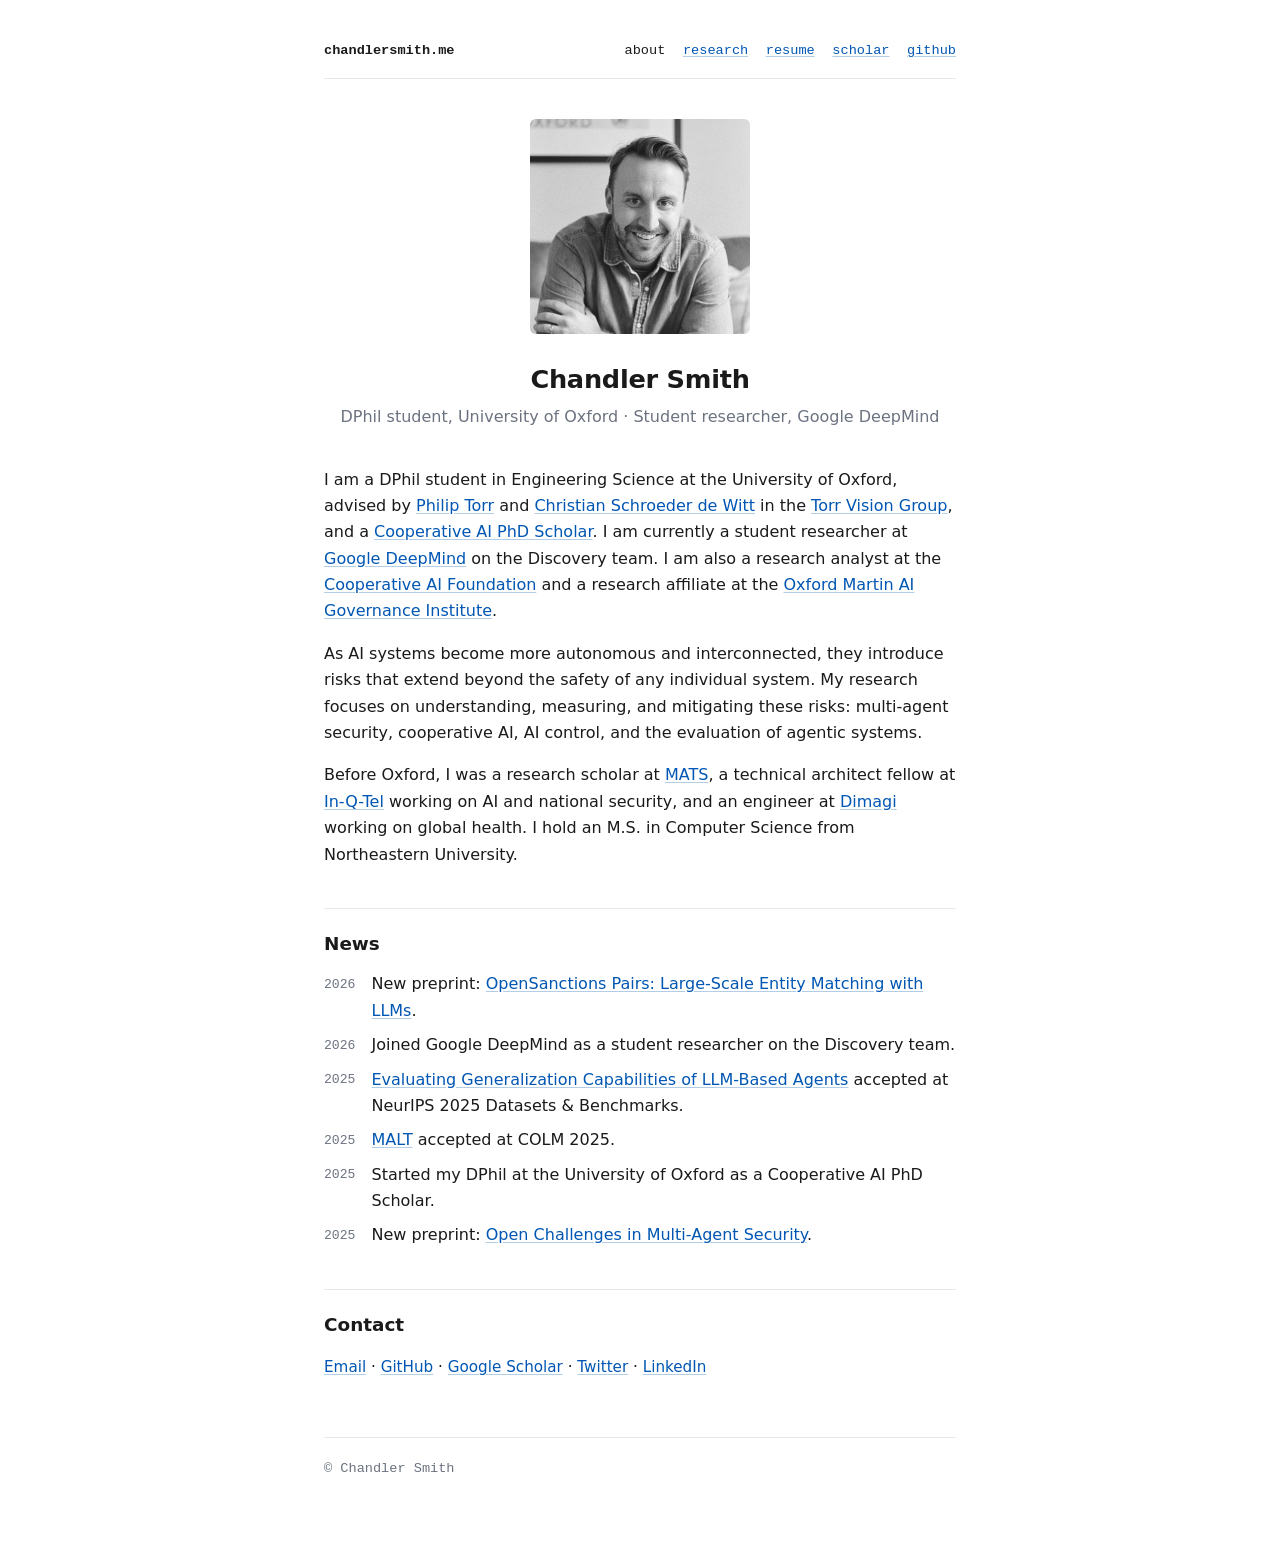
==== commit 9720a1e3: "Use new B&W film portrait as site photo Optimized from headshot.JPEG (main) to 880px / ~150KB; remov" ====
--- a/index.html
+++ b/index.html
@@ -24,7 +24,7 @@
         <a href="https://github.com/chansmi">github</a>
     </nav>
 
-    <img class="portrait" src="images/portrait.jpg" alt="Portrait of Chandler Smith" width="220" height="329">
+    <img class="portrait" src="images/portrait.jpg" alt="Portrait of Chandler Smith" width="220" height="215">
     <h1>Chandler Smith</h1>
     <p class="role">DPhil student, University of Oxford &middot; Student researcher, Google DeepMind</p>
 
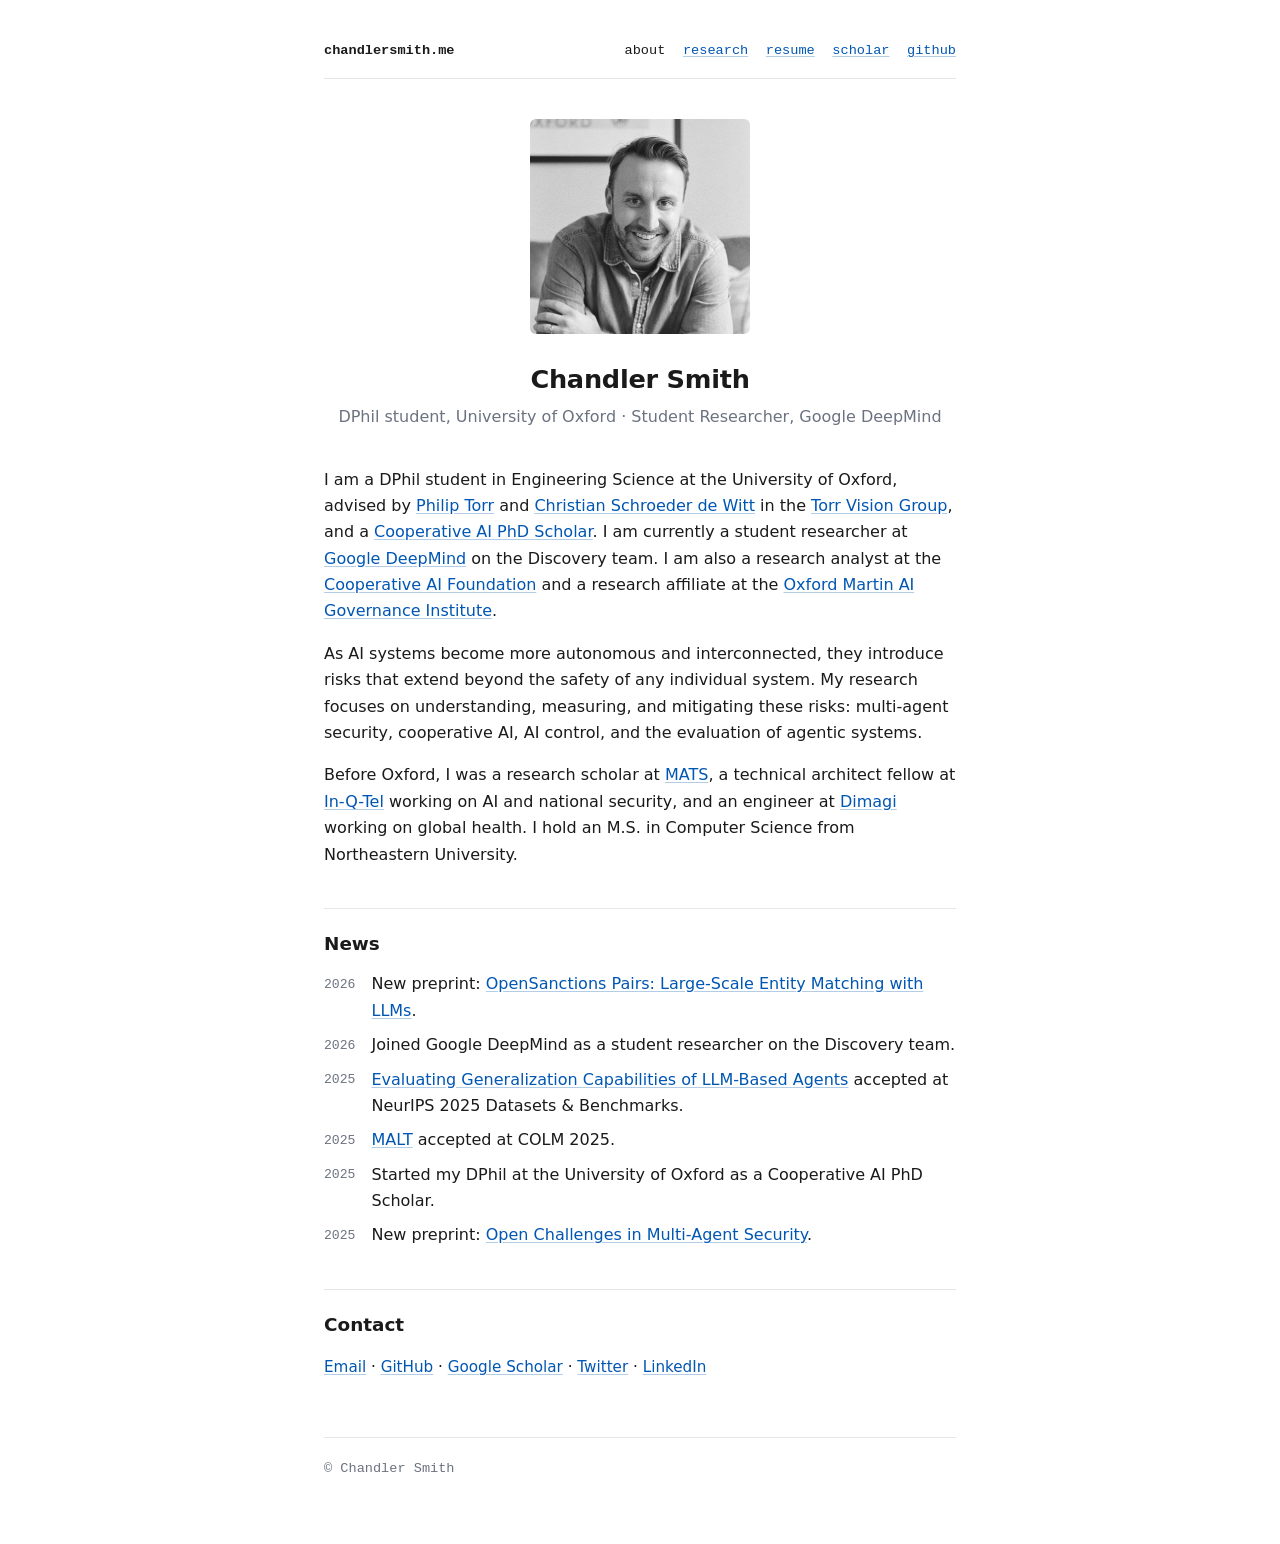
==== commit 8838a948: "Polish: capitalize Student Researcher, update Torr link, add Scholar link for multi-agent security p" ====
--- a/index.html
+++ b/index.html
@@ -26,9 +26,9 @@
 
     <img class="portrait" src="images/portrait.jpg" alt="Portrait of Chandler Smith" width="220" height="215">
     <h1>Chandler Smith</h1>
-    <p class="role">DPhil student, University of Oxford &middot; Student researcher, Google DeepMind</p>
+    <p class="role">DPhil student, University of Oxford &middot; Student Researcher, Google DeepMind</p>
 
-    <p>I am a DPhil student in Engineering Science at the University of Oxford, advised by <a href="https://www.robots.ox.ac.uk/~phst/">Philip Torr</a> and <a href="https://www.schroederdewitt.com/">Christian Schroeder de Witt</a> in the <a href="https://torrvision.com/">Torr Vision Group</a>, and a <a href="https://www.cooperativeai.com/post/announcing-the-2025-cooperative-ai-phd-scholars">Cooperative AI PhD Scholar</a>. I am currently a student researcher at <a href="https://deepmind.google/">Google DeepMind</a> on the Discovery team. I am also a research analyst at the <a href="https://www.cooperativeai.com/">Cooperative AI Foundation</a> and a research affiliate at the <a href="https://aigi.ox.ac.uk/">Oxford Martin AI Governance Institute</a>.</p>
+    <p>I am a DPhil student in Engineering Science at the University of Oxford, advised by <a href="https://torrvision.com/index.html">Philip Torr</a> and <a href="https://www.schroederdewitt.com/">Christian Schroeder de Witt</a> in the <a href="https://torrvision.com/">Torr Vision Group</a>, and a <a href="https://www.cooperativeai.com/post/announcing-the-2025-cooperative-ai-phd-scholars">Cooperative AI PhD Scholar</a>. I am currently a student researcher at <a href="https://deepmind.google/">Google DeepMind</a> on the Discovery team. I am also a research analyst at the <a href="https://www.cooperativeai.com/">Cooperative AI Foundation</a> and a research affiliate at the <a href="https://aigi.ox.ac.uk/">Oxford Martin AI Governance Institute</a>.</p>
 
     <p>As AI systems become more autonomous and interconnected, they introduce risks that extend beyond the safety of any individual system. My research focuses on understanding, measuring, and mitigating these risks: multi-agent security, cooperative AI, AI control, and the evaluation of agentic systems.</p>
 
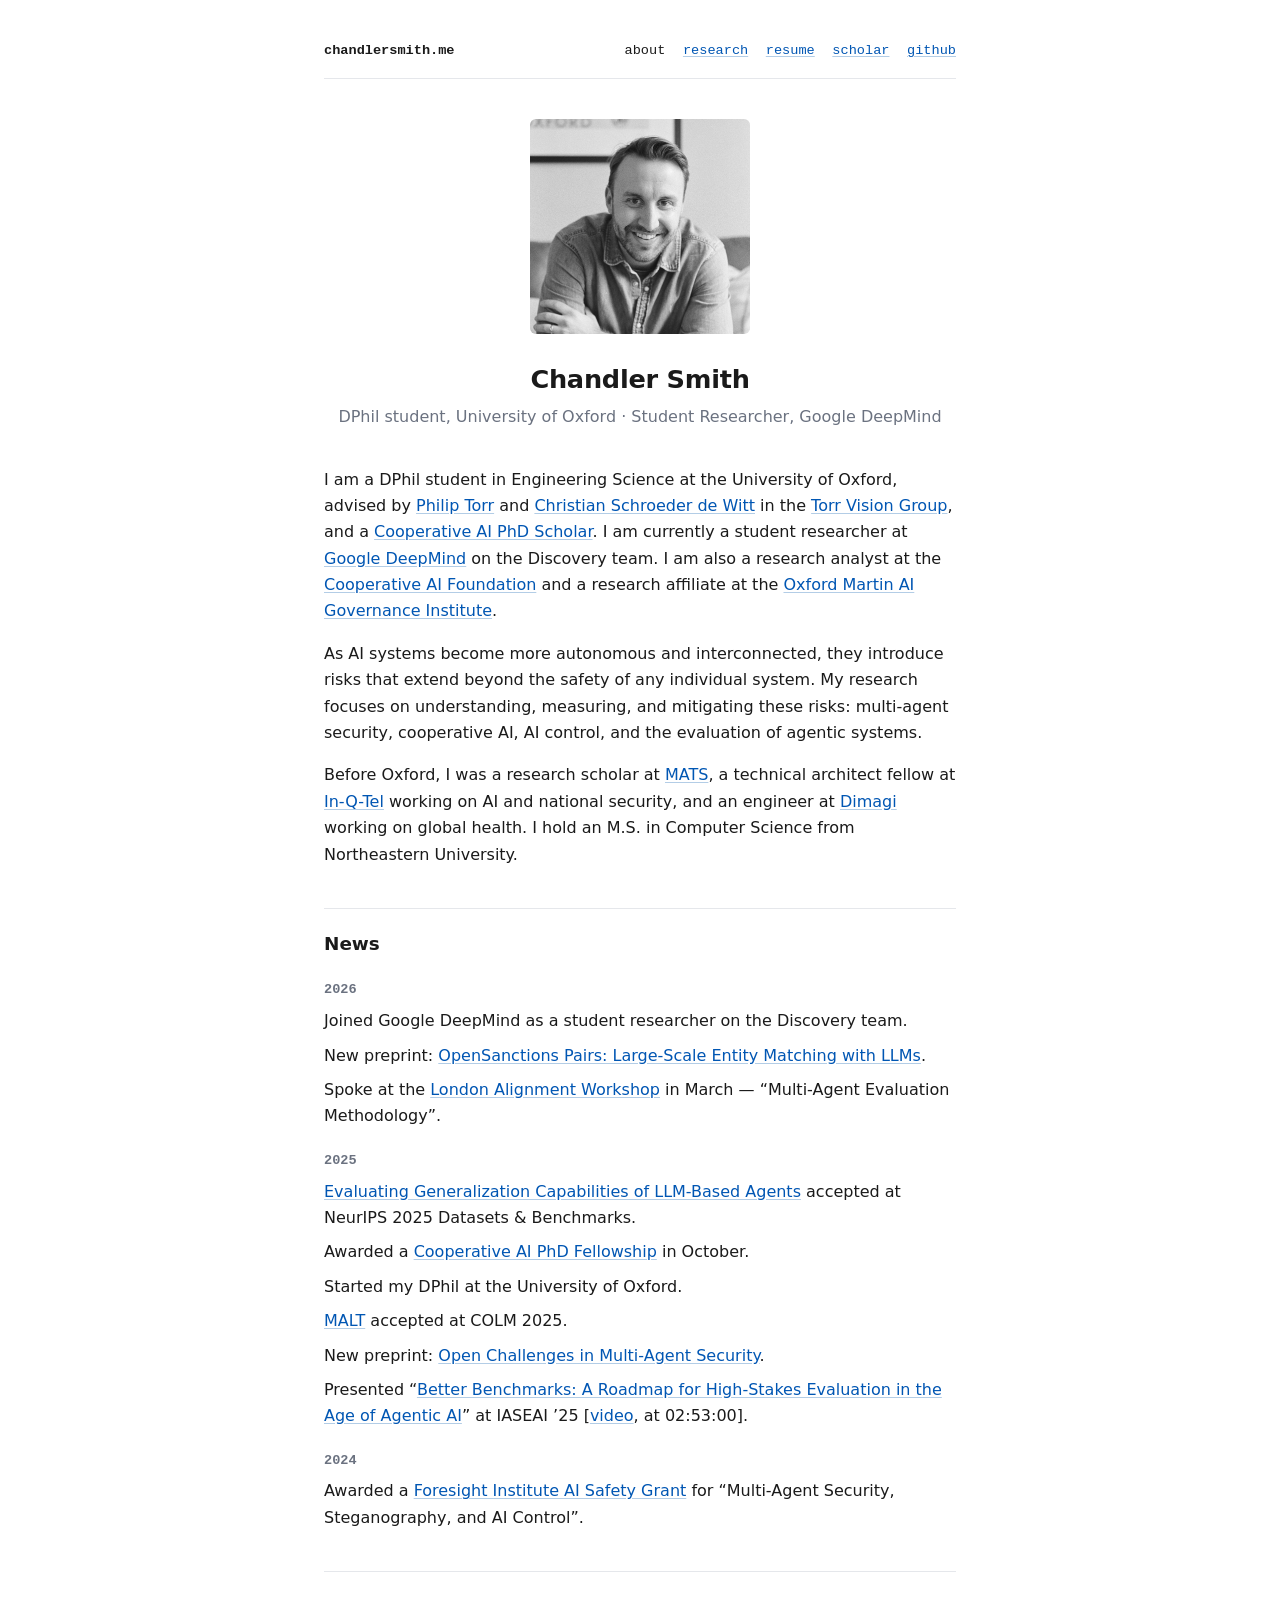
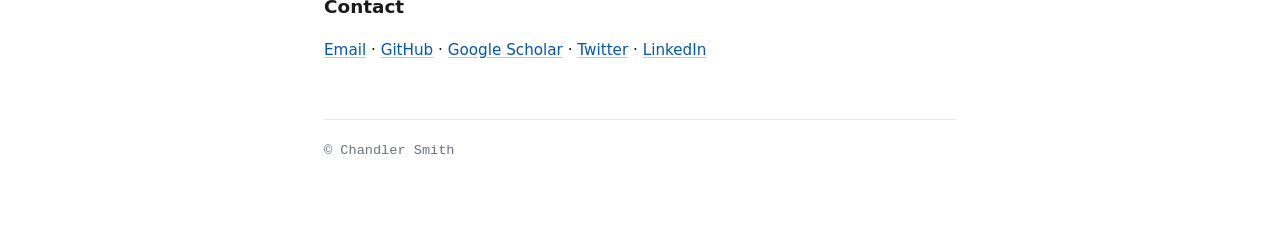
==== commit b7b0a724: "Rework News: group by year, add fellowship, Foresight grant, and talks - Year now appears once as a " ====
--- a/index.html
+++ b/index.html
@@ -35,13 +35,24 @@
     <p>Before Oxford, I was a research scholar at <a href="https://www.matsprogram.org/">MATS</a>, a technical architect fellow at <a href="https://www.iqt.org/">In-Q-Tel</a> working on AI and national security, and an engineer at <a href="https://www.dimagi.com/">Dimagi</a> working on global health. I hold an M.S. in Computer Science from Northeastern University.</p>
 
     <h2>News</h2>
+    <h3 class="news-year">2026</h3>
     <ul class="news">
-        <li><span class="date">2026</span><span>New preprint: <a href="https://arxiv.org/abs/2603.11051">OpenSanctions Pairs: Large-Scale Entity Matching with LLMs</a>.</span></li>
-        <li><span class="date">2026</span><span>Joined Google DeepMind as a student researcher on the Discovery team.</span></li>
-        <li><span class="date">2025</span><span><a href="https://arxiv.org/abs/2512.03318">Evaluating Generalization Capabilities of LLM-Based Agents</a> accepted at NeurIPS 2025 Datasets &amp; Benchmarks.</span></li>
-        <li><span class="date">2025</span><span><a href="https://arxiv.org/abs/2412.01928">MALT</a> accepted at COLM 2025.</span></li>
-        <li><span class="date">2025</span><span>Started my DPhil at the University of Oxford as a Cooperative AI PhD Scholar.</span></li>
-        <li><span class="date">2025</span><span>New preprint: <a href="https://arxiv.org/abs/2505.02077">Open Challenges in Multi-Agent Security</a>.</span></li>
+        <li>Joined Google DeepMind as a student researcher on the Discovery team.</li>
+        <li>New preprint: <a href="https://arxiv.org/abs/2603.11051">OpenSanctions Pairs: Large-Scale Entity Matching with LLMs</a>.</li>
+        <li>Spoke at the <a href="https://www.far.ai/events/event-list/london-alignment-workshop-2026">London Alignment Workshop</a> in March &mdash; &ldquo;Multi-Agent Evaluation Methodology&rdquo;.</li>
+    </ul>
+    <h3 class="news-year">2025</h3>
+    <ul class="news">
+        <li><a href="https://arxiv.org/abs/2512.03318">Evaluating Generalization Capabilities of LLM-Based Agents</a> accepted at NeurIPS 2025 Datasets &amp; Benchmarks.</li>
+        <li>Awarded a <a href="https://www.cooperativeai.com/post/announcing-the-2025-cooperative-ai-phd-scholars">Cooperative AI PhD Fellowship</a> in October.</li>
+        <li>Started my DPhil at the University of Oxford.</li>
+        <li><a href="https://arxiv.org/abs/2412.01928">MALT</a> accepted at COLM 2025.</li>
+        <li>New preprint: <a href="https://arxiv.org/abs/2505.02077">Open Challenges in Multi-Agent Security</a>.</li>
+        <li>Presented &ldquo;<a href="https://www.iaseai.org/conference/program/better-benchmarks-a-roadmap-for-high-stakes-evaluation-in-the-age-of-agentic-ai">Better Benchmarks: A Roadmap for High-Stakes Evaluation in the Age of Agentic AI</a>&rdquo; at IASEAI &rsquo;25 [<a href="https://oecdtv.webtv-solution.com/2e0655fe551f8acbae1b0047e936d9ef/or/video/iaseai_25_safe_ethical_ai_conference_plenary_.html">video</a>, at 02:53:00].</li>
+    </ul>
+    <h3 class="news-year">2024</h3>
+    <ul class="news">
+        <li>Awarded a <a href="https://foresight.org/technologies/computation-intelligent-cooperation/">Foresight Institute AI Safety Grant</a> for &ldquo;Multi-Agent Security, Steganography, and AI Control&rdquo;.</li>
     </ul>
 
     <h2>Contact</h2>
--- a/style.css
+++ b/style.css
@@ -103,6 +103,14 @@
 }
 
 /* News list */
+.news-year {
+  font-family: var(--mono);
+  font-size: 0.85rem;
+  font-weight: 600;
+  color: var(--muted);
+  margin: 1.25rem 0 0.4rem;
+}
+
 .news {
   list-style: none;
   padding: 0;
@@ -110,17 +118,7 @@
 }
 
 .news li {
-  display: flex;
-  gap: 1rem;
   margin-bottom: 0.5rem;
-}
-
-.news .date {
-  font-family: var(--mono);
-  font-size: 0.82rem;
-  color: var(--muted);
-  white-space: nowrap;
-  padding-top: 0.15rem;
 }
 
 /* Contact row */
@@ -189,10 +187,4 @@
   .portrait {
     width: 180px;
   }
-
-  .news li {
-    flex-direction: column;
-    gap: 0;
-    margin-bottom: 0.9rem;
-  }
 }
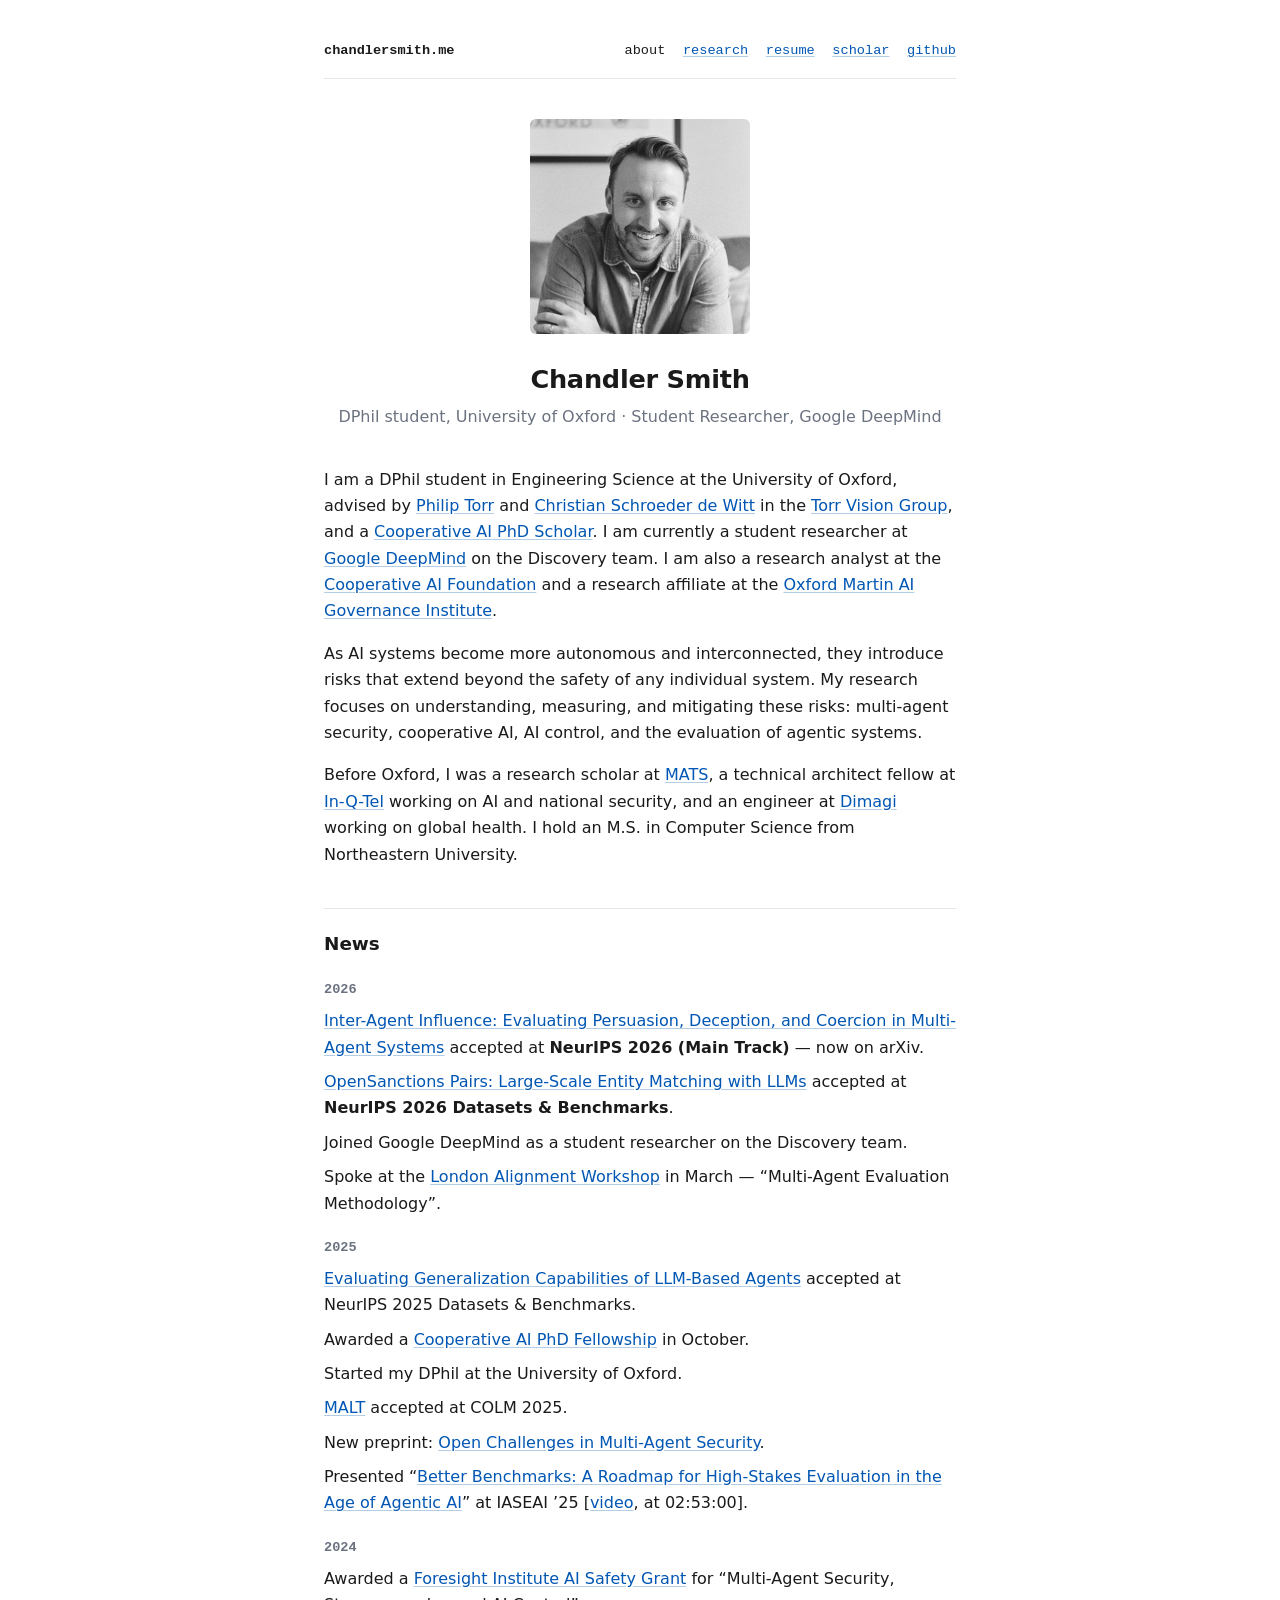
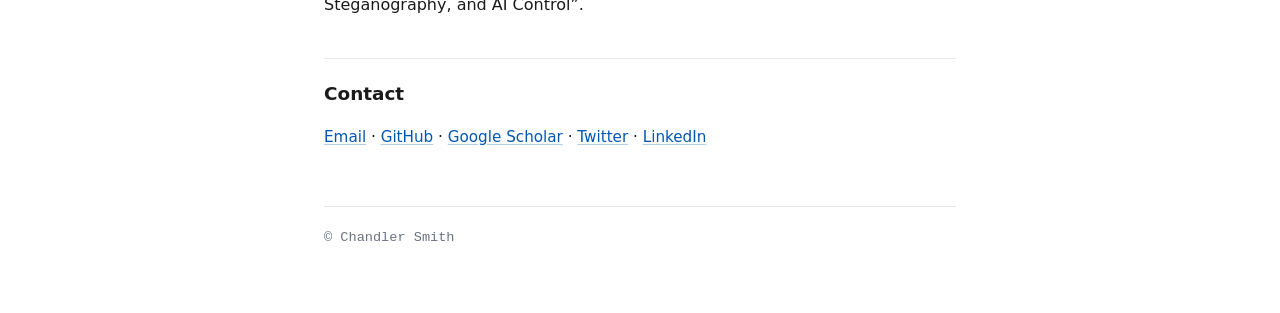
==== commit da34a930: "Add Inter-Agent Influence paper and NeurIPS 2026 acceptances - Add Inter-Agent Influence: Evaluating" ====
--- a/index.html
+++ b/index.html
@@ -37,8 +37,9 @@
     <h2>News</h2>
     <h3 class="news-year">2026</h3>
     <ul class="news">
+        <li><a href="https://arxiv.org/abs/2611.04556">Inter-Agent Influence: Evaluating Persuasion, Deception, and Coercion in Multi-Agent Systems</a> accepted at <strong>NeurIPS 2026 (Main Track)</strong> &mdash; now on arXiv.</li>
+        <li><a href="https://arxiv.org/abs/2603.11051">OpenSanctions Pairs: Large-Scale Entity Matching with LLMs</a> accepted at <strong>NeurIPS 2026 Datasets &amp; Benchmarks</strong>.</li>
         <li>Joined Google DeepMind as a student researcher on the Discovery team.</li>
-        <li>New preprint: <a href="https://arxiv.org/abs/2603.11051">OpenSanctions Pairs: Large-Scale Entity Matching with LLMs</a>.</li>
         <li>Spoke at the <a href="https://www.far.ai/events/event-list/london-alignment-workshop-2026">London Alignment Workshop</a> in March &mdash; &ldquo;Multi-Agent Evaluation Methodology&rdquo;.</li>
     </ul>
     <h3 class="news-year">2025</h3>
